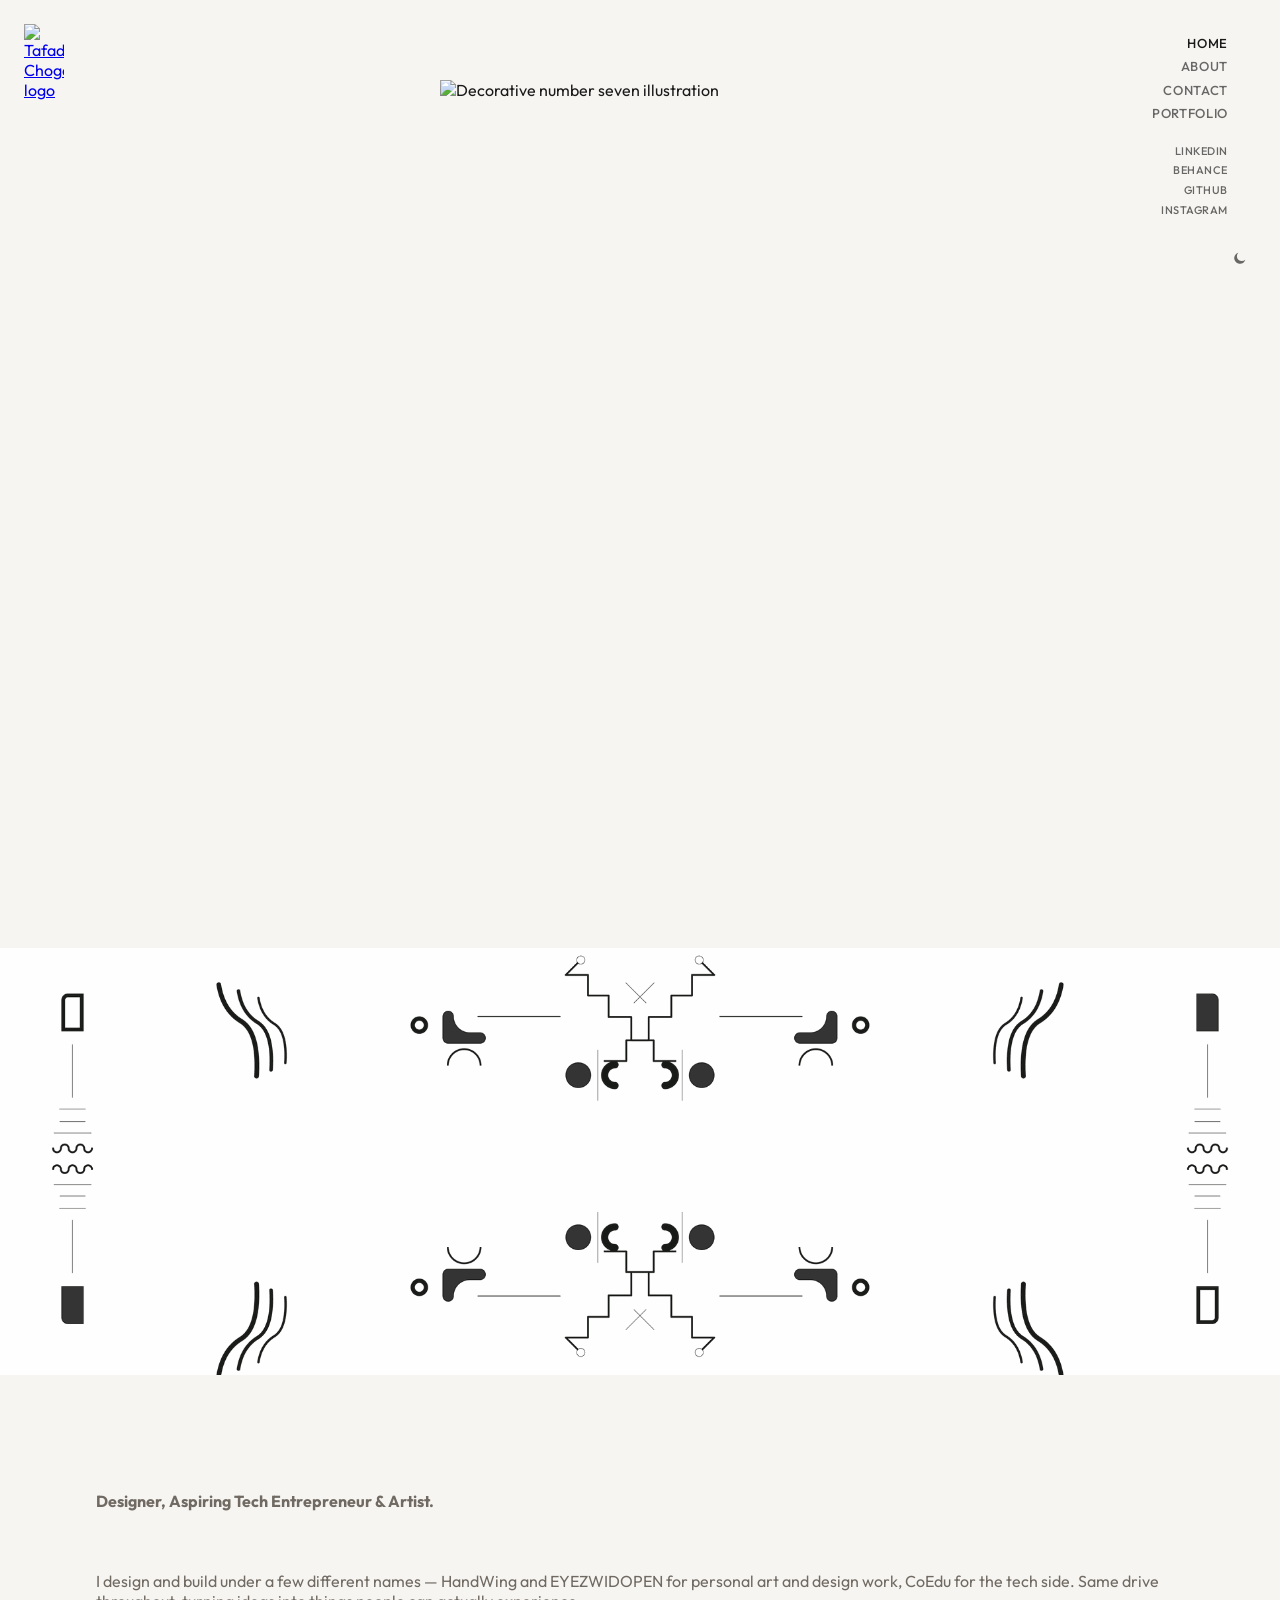
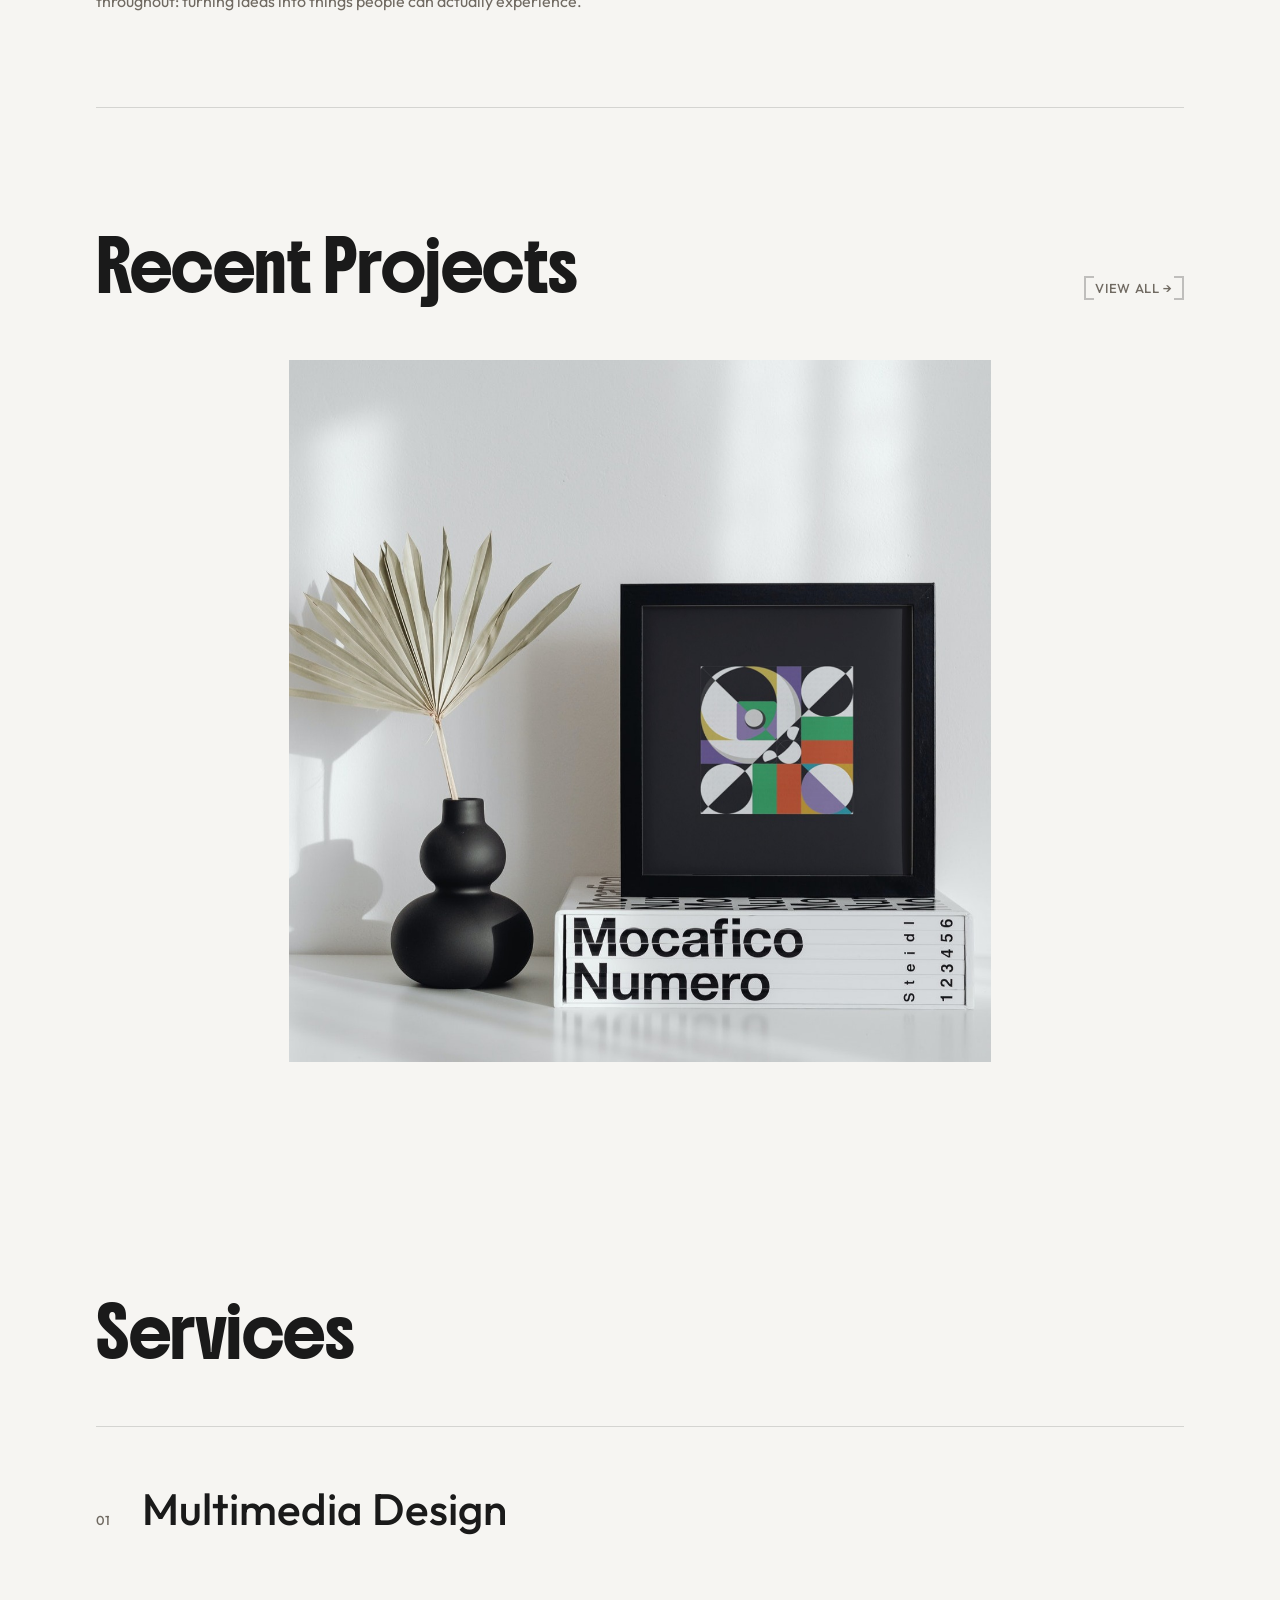
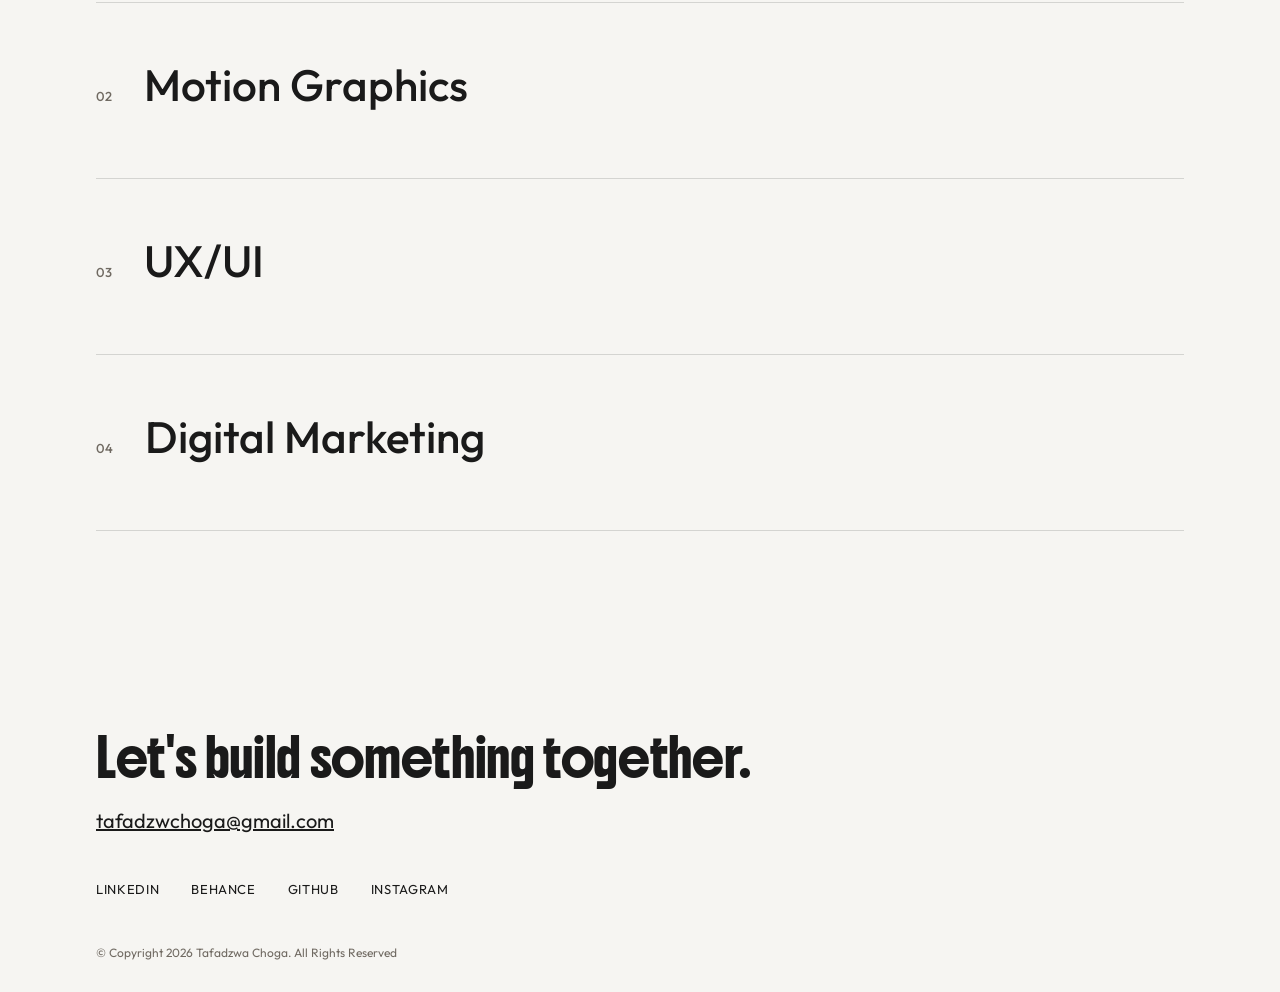
==== index.html @ 3bf2d857 "Dock the Contact page radio widget so it survives navigation Previously the live radio stream stoppe" ====
<!DOCTYPE html>
<html lang="en">
<head>
    <script>
    (function () {
      var stored = localStorage.getItem('theme');
      var theme = stored || (matchMedia('(prefers-color-scheme: dark)').matches ? 'dark' : 'light');
      document.documentElement.setAttribute('data-theme', theme);
    })();
    </script>
    <meta charset="utf-8">
    <meta name="viewport" content="width=device-width, initial-scale=1.0">
    <title>Tafadzwa Choga — Designer, Artist & Aspiring Tech Entrepreneur</title>
    <meta name="description" content="Portfolio of Tafadzwa Choga, a multimedia designer and artist working across branding, UX/UI, motion graphics, and print design.">
    <link rel="canonical" href="https://tafadzwaelphas.github.io/Tafadzwa-Elphas/">
    <meta property="og:type" content="website">
    <meta property="og:url" content="https://tafadzwaelphas.github.io/Tafadzwa-Elphas/">
    <meta property="og:title" content="Tafadzwa Choga — Designer, Artist & Aspiring Tech Entrepreneur">
    <meta property="og:description" content="Portfolio of Tafadzwa Choga, a multimedia designer and artist working across branding, UX/UI, motion graphics, and print design.">
    <meta property="og:image" content="https://tafadzwaelphas.github.io/Tafadzwa-Elphas/Images/HW%20Pattern.png">
    <meta name="twitter:card" content="summary_large_image">
    <meta name="twitter:title" content="Tafadzwa Choga — Designer, Artist & Aspiring Tech Entrepreneur">
    <meta name="twitter:description" content="Portfolio of Tafadzwa Choga, a multimedia designer and artist working across branding, UX/UI, motion graphics, and print design.">
    <meta name="twitter:image" content="https://tafadzwaelphas.github.io/Tafadzwa-Elphas/Images/HW%20Pattern.png">
    <link rel="icon" href="Images/Tafadzwa-Choga-LOGO.png">
    <link rel="stylesheet" href="Stylez.css?v=45" type="text/css" media="all">
    <link rel="stylesheet" href="Responsive.css?v=16">
    <link rel="preconnect" href="https://fonts.googleapis.com">
    <link rel="preconnect" href="https://fonts.gstatic.com" crossorigin>
    <link rel="preconnect" href="https://cdnjs.cloudflare.com" crossorigin>
    <link rel="preconnect" href="https://cdn.jsdelivr.net" crossorigin>
    <link href="https://fonts.googleapis.com/css2?family=Outfit:wght@100..900&family=Boldonse&display=swap" rel="stylesheet">
    <script src="https://cdnjs.cloudflare.com/ajax/libs/gsap/3.12.5/gsap.min.js" defer></script>
    <script src="https://cdnjs.cloudflare.com/ajax/libs/gsap/3.12.5/ScrollTrigger.min.js" defer></script>
    <script src="https://cdn.jsdelivr.net/npm/lenis@1.1.18/dist/lenis.min.js" defer></script>
    <script src="Reveal.js?v=3" defer></script>
    <script src="Lenis.js?v=2" defer></script>
    <script src="Menu.js?v=7" defer></script>
    <script src="Theme.js?v=1" defer></script>
    <script src="Slider.js?v=2" defer></script>
    <script src="Radio.js?v=2" defer></script>
</head>
      <body>
        <a href="./index.html" class="site-logo">
          <img src="Images/Tafadzwa-Choga-LOGO.png" alt="Tafadzwa Choga logo">
        </a>
        <div class="site-menu">
          <button class="site-menu-toggle" aria-label="Toggle menu" aria-expanded="false">
            <img src="Images/Number 7.png" alt="">
          </button>
          <nav class="site-nav">
            <ul>
              <li><a href="index.html">Home</a></li>
              <li><a href="About.html">About</a></li>
              <li><a href="Contact.html">Contact</a></li>
              <li><a href="Portfolio.html">Portfolio</a></li>            </ul>
          </nav>
          <ul class="site-nav-socials">
            <li><a href="https://www.linkedin.com/in/tafadzwa-choga-b62993195/">LinkedIn</a></li>
            <li><a href="https://www.behance.net/tafadzwachoga">Behance</a></li>
            <li><a href="https://github.com/tafadzwachoga">GitHub</a></li>
            <li><a href="https://www.instagram.com/handwing_/">Instagram</a></li>
            <li class="theme-toggle-item">
              <button class="theme-toggle" aria-label="Toggle dark mode">
                <svg class="icon-sun" width="16" height="16" viewBox="0 0 24 24" fill="none" stroke="currentColor" stroke-width="1.8" stroke-linecap="round" aria-hidden="true">
                  <circle cx="12" cy="12" r="4.5"></circle>
                  <path d="M12 2v3M12 19v3M4.2 4.2l2.1 2.1M17.7 17.7l2.1 2.1M2 12h3M19 12h3M4.2 19.8l2.1-2.1M17.7 6.3l2.1-2.1"></path>
                </svg>
                <svg class="icon-moon" width="16" height="16" viewBox="0 0 24 24" fill="currentColor" aria-hidden="true">
                  <path d="M20 14.5A8.5 8.5 0 1 1 9.5 4a7 7 0 1 0 10.5 10.5Z"></path>
                </svg>
              </button>
            </li>
          </ul>
        </div>
          <div class="home-hero-text">

                  <div class="home-image">
                    <img src="Images/Number 7.png" alt="Decorative number seven illustration">
                  </div>

          </div>

        <h1 class="name-reveal">
          <span class="name-reveal-line">TAFADZWA</span>
          <span class="name-reveal-line">CHOGA</span>
        </h1>

                      <div class="banner reveal">
                          <img src="Images/HW Pattern.png" alt="HandWing Pattern" width="100%">
                      </div>

                        <br>

        <div class="about-home">
         <div class="about-home-text reveal">
              <p><b>Designer, Aspiring Tech Entrepreneur & Artist.</b><br>
                <br>
                <br>
                <br>
                I design and build under a few different names — HandWing and EYEZWIDOPEN for personal art and design work, CoEdu for the tech side. Same drive throughout: turning ideas into things people can actually experience.
              </p>
         </div>
        </div>

                      <hr class="section-divider">

                      <!-- client-logos hidden until updated logos are provided -->
                      <div class="container" style="display: none;">
                        <div id="client-logos" class="reveal">
                            <img class="logo" src="Images/HW ICON Profile.jpg" alt="HandWing logo">
                            <img class="logo" src="Images/FRGHN LGO.png" alt="FRGHN Music logo">
                            <img class="logo" src="Images/OFCLDLLOGO.png" alt="Design Lotus logo">
                        </div>
                    </div>

                      <section class="recent-projects reveal">
                        <div class="section-heading">
                          <h2>Recent Projects</h2>
                          <a href="Portfolio.html" class="section-heading-link link-hud">View all &rarr;</a>
                        </div>
                        <div class="project-slider">
                          <div class="project-slider-track">
                            <a class="project-slide" href="Portfolio.html#handwing">
                              <img src="Images/HW BIRDZ OF THE SAME BALANCE REACH FURTHER I.jpg" alt="HandWing artwork" loading="lazy">
                            </a>
                            <a class="project-slide" href="Portfolio.html#eyezwidopen">
                              <img src="Images/Birth Of The Sun.png" alt="EYEZWIDOPEN artwork, 'Birth Of The Sun'" loading="lazy">
                            </a>
                            <a class="project-slide" href="Portfolio.html#fakugesi">
                              <img src="Images/Fakugesi Poster 2023_2_page-0001.jpg" alt="Fakugesi Poster Competition 2023 entry" loading="lazy">
                            </a>
                            <a class="project-slide" href="Portfolio.html#frghn">
                              <img src="Images/MADUBEFNLCVR.jpg" alt="FRGHN Music cover art" loading="lazy">
                            </a>
                            <a class="project-slide" href="Portfolio.html#coedu">
                              <img src="Images/CoEdu Cover.png" alt="CoEdu cover artwork" loading="lazy">
                            </a>
                          </div>
                          <div class="project-slider-counter">01 / 05</div>
                          <div class="project-slider-nav">
                            <button class="project-slider-prev" aria-label="Previous project">&larr;</button>
                            <button class="project-slider-next" aria-label="Next project">&rarr;</button>
                          </div>
                        </div>
                      </section>

                      <section class="services reveal">
                        <div class="section-heading">
                          <h2>Services</h2>
                        </div>
                        <ul class="services-list">
                          <li><span class="services-index">01</span><span class="services-name">Multimedia Design</span></li>
                          <li><span class="services-index">02</span><span class="services-name">Motion Graphics</span></li>
                          <li><span class="services-index">03</span><span class="services-name">UX/UI</span></li>
                          <li><span class="services-index">04</span><span class="services-name">Digital Marketing</span></li>
                        </ul>
                      </section>

                      <footer class="site-footer reveal">
          <div class="site-footer-cta">
            <p>Let's build something together.</p>
            <a href="mailto:tafadzwchoga@gmail.com">tafadzwchoga@gmail.com</a>
          </div>
          <div class="site-footer-links">
            <a href="https://www.linkedin.com/in/tafadzwa-choga-b62993195/">LinkedIn</a>
            <a href="https://www.behance.net/tafadzwachoga">Behance</a>
            <a href="https://github.com/tafadzwachoga">GitHub</a>
            <a href="https://www.instagram.com/handwing_/">Instagram</a>
          </div>
          <div class="site-footer-bottom">
            <p>&copy; Copyright 2026 Tafadzwa Choga. All Rights Reserved</p>
          </div>
        </footer>

    <div class="radio-dock" id="radio-dock-wrap" hidden>
      <div class="tool-radio" id="radio-dock" role="button" tabindex="0" aria-label="Live ambient radio, Groove Salad from SomaFM">
        <svg xmlns="http://www.w3.org/2000/svg" width="600" height="600" viewBox="0 0 600 600" aria-hidden="true">
          <circle class="circle" cx="300" cy="300" r="253.9"/>
          <polygon class="radio-icon-play" points="245,185 245,415 425,300"/>
          <g class="radio-icon-pause">
            <rect x="232" y="185" width="50" height="230" rx="10"/>
            <rect x="318" y="185" width="50" height="230" rx="10"/>
          </g>
        </svg>
      </div>
      <span class="radio-dock-label" id="radio-dock-label">Live ambient radio &middot; SomaFM</span>
    </div>

        </body>
</html>
---- Stylez.css ----
:root {
  --space-2xs: 0.5rem;
  --space-xs: 1rem;
  --space-sm: 2rem;
  --space-md: 3rem;
  --space-lg: 5rem;
  --space-xl: 7rem;
  --space-page: 6rem;

  /* Color */
  --color-accent: rgb(0, 255, 213);
  --color-ink: #1a1a1a;
  --color-page: #f6f5f2;
  --color-muted: rgb(112, 106, 98);
  --color-muted-inverted: rgb(140, 136, 130);
  /* .65, not .55 -- .55 measured ~3.8:1 against --color-page, under WCAG
     AA's 4.5:1 for normal text. .65 measures ~5.2:1. Kept the token name
     as-is rather than renaming every usage for a cosmetic mismatch. */
  --color-ink-55: rgba(26, 26, 26, 0.65);
  --color-ink-25: rgba(26, 26, 26, 0.25);
  --color-ink-15: rgba(26, 26, 26, 0.15);
  --color-ink-12: rgba(26, 26, 26, 0.12);
  --color-page-97: rgba(246, 245, 242, 0.97);

  /* Type */
  --font-display: 'Boldonse', sans-serif;
  --font-body: 'Outfit', sans-serif;
  --text-display: clamp(60px, 14vw, 220px);
  --text-h1: 100px;
  --text-h1-mobile: 48px;
  --text-h2: clamp(1.75rem, 4vw, 3rem);
  --text-project-title: 32px;
  --text-readout: 64px;
  --text-cta: clamp(22px, 3vw, 36px);
  --text-services: clamp(1.5rem, 4vw, 2.75rem);
  --text-body: 20px;
  --text-body-lg: 18px;
  --text-body-sm: 16px;
  --text-label-sm: 13px;
  --text-caption: 12px;
  --text-caption-sm: 11px;

  /* Radius */
  --radius-pill: 999px;
  --radius-circle: 50%;
  --radius-card: 12px;

  /* Glass panel recipe (nav-scrolled, slider counter, slider nav buttons) */
  --glass-bg: rgba(246, 245, 242, 0.55);
  --glass-blur: blur(14px);
  --shadow-glass: 0 4px 24px rgba(0, 0, 0, 0.08);
  --shadow-card: 0 8px 30px rgba(0, 0, 0, 0.12);

  /* Motion */
  --transition-fast: 0.2s ease;
  --transition-hud: 0.25s ease;
  --transition-fade: 0.3s ease;
  --transition-slow: 0.7s cubic-bezier(0.4, 0, 0.2, 1);
}

/* Dark theme -- overrides the color tokens only. Everything else (type,
   spacing, radius, glass blur/shadow, motion, accent) is unchanged and
   already reads fine on both backgrounds. --color-muted and
   --color-muted-inverted swap values here, which is also what makes the
   footer's existing .inverted mechanism (see "# Footer" below) keep working
   correctly with no dark-mode-specific footer code: its "resting" state is
   naturally dark in this theme, and its "inverted/docked" state naturally
   flips to light, preserving the same contrast-pop in both themes. */
:root[data-theme="dark"] {
  --color-ink: #f2f1ee;
  --color-page: #141311;
  --color-muted: rgb(140, 136, 130);
  --color-muted-inverted: rgb(112, 106, 98);
  --color-ink-55: rgba(242, 241, 238, 0.55);
  --color-ink-25: rgba(242, 241, 238, 0.25);
  --color-ink-15: rgba(242, 241, 238, 0.15);
  --color-ink-12: rgba(242, 241, 238, 0.12);
  --color-page-97: rgba(20, 19, 17, 0.97);
  --glass-bg: rgba(20, 19, 17, 0.55);
}

/* These three assets are black line art on transparent PNGs (the site logo,
   the homepage hero illustration reused as the mobile menu icon, and the
   homepage banner pattern) -- they'd go invisible on a dark background.
   Inverting turns black -> near-white while keeping their transparency.
   Deliberately NOT applied to portfolio project imagery or the About/Contact
   photos/illustrations, which are finished creative work, not UI chrome. */
:root[data-theme="dark"] .site-logo img,
:root[data-theme="dark"] .home-image img,
:root[data-theme="dark"] .site-menu-toggle img,
:root[data-theme="dark"] .banner img {
  filter: invert(1);
}

body {
  transition: background-color var(--transition-slow), color var(--transition-slow);
}

* {
  margin: 0;
  padding: 0;
  font-family: var(--font-body);
  box-sizing: border-box;
  /* border: 1px solid red; */
}

body {
  background-color: var(--color-page);
  color: var(--color-ink);
  position: relative;
}

h1,
.name-reveal-line,
.project-header-title,
.site-footer-cta p {
  font-family: var(--font-display);
  font-weight: 400;
  letter-spacing: -0.01em;
}


/* Shared "glass panel" recipe -- reused by the scrolled nav pill, the
   project-slider counter, and the slider's prev/next buttons. Defined once
   here via grouped selectors instead of copy-pasting the same 4 declarations
   into each rule. */
.site-menu.scrolled,
.project-slider-counter,
.project-slider-nav button {
  background-color: var(--glass-bg);
  backdrop-filter: var(--glass-blur);
  -webkit-backdrop-filter: var(--glass-blur);
  box-shadow: var(--shadow-glass);
}

/* Navigation */

.site-menu {
  position: fixed;
  top: 1.5rem;
  right: 1.5rem;
  z-index: 1000;
  display: flex;
  flex-direction: column;
  align-items: flex-end;
  gap: var(--space-2xs);
  padding: var(--space-2xs);
  border-radius: var(--radius-pill);
  background-color: transparent;
  box-shadow: none;
}

.site-menu.scrolled {
  flex-direction: row;
  align-items: center;
  gap: var(--space-md);
  padding: var(--space-2xs) var(--space-sm);
}

.site-logo {
  position: fixed;
  top: 1.5rem;
  left: 1.5rem;
  z-index: 1000;
  transition: top var(--transition-fast);
}

/* The logo mark's source image is tall (595x842), so at any given width it
   renders taller than the scrolled nav's glass pill. Top-aligning both at
   the same offset leaves the logo sitting visibly low against the pill --
   nudge it up by the measured height difference so their centers match. */
.site-logo.scrolled {
  top: calc(1.5rem - 8.6px);
}

.site-menu-toggle {
  display: none;
}

.site-logo img {
  width: 40px;
  display: block;
  transition: width var(--transition-fast);
}

.site-nav ul,
.site-nav-socials {
  list-style: none;
  display: flex;
  flex-direction: column;
  align-items: flex-end;
}

.site-menu.scrolled .site-nav ul,
.site-menu.scrolled .site-nav-socials {
  flex-direction: row;
  align-items: center;
  gap: var(--space-sm);
}

.site-nav li,
.site-nav-socials li {
  display: block;
  line-height: normal;
}

.site-nav a,
.site-nav-socials a {
  position: relative;
  display: block;
  padding: 0 20px;
  font-size: var(--text-label-sm);
  font-weight: 500;
  color: var(--color-ink-55);
  text-decoration: none;
  text-transform: uppercase;
  letter-spacing: 0.05em;
  line-height: 1.8;
  text-align: right;
  white-space: nowrap;
  transition: color var(--transition-fast), transform var(--transition-fast);
}

.site-nav a::after,
.site-nav-socials a::after {
  content: "";
  position: absolute;
  left: 0;
  right: 0;
  bottom: 0.2em;
  height: 1px;
  background-color: var(--color-accent);
  transform: scaleX(0);
  transform-origin: left;
  transition: transform var(--transition-fast);
}

.site-nav a:hover,
.site-nav a.active {
  color: var(--color-ink);
}

.site-nav a:hover {
  transform: scale(1.06);
}

.site-nav a:hover::after {
  transform: scaleX(1);
}

.site-nav-socials {
  margin-top: var(--space-2xs);
}

.site-menu.scrolled .site-nav-socials {
  margin-top: 0;
  padding-left: var(--space-xs);
  border-left: 2px solid var(--color-ink-15);
}

.site-nav-socials a {
  font-size: var(--text-caption-sm);
}

.site-nav-socials a:hover {
  color: var(--color-ink);
  transform: scale(1.06);
}

.site-nav-socials a:hover::after {
  transform: scaleX(1);
}

.site-nav-socials li.theme-toggle-item {
  display: flex;
  justify-content: flex-end;
  align-items: center;
  margin-top: var(--space-sm);
}

.site-menu.scrolled:not(.menu-open) .site-nav-socials li.theme-toggle-item {
  justify-content: center;
  margin-top: 0;
}

.theme-toggle {
  display: inline-flex;
  align-items: center;
  justify-content: center;
  background: none;
  border: none;
  /* Right-edge-preserving hit area: the vertical nav stack right-aligns
     this button against the same edge the text above it right-aligns to.
     Symmetric padding would center the icon inside its own larger box,
     insetting it from that shared edge. Expanding only left/top/bottom
     keeps the icon's visual right edge exactly where it was. */
  padding: 10px 0 10px 24px;
  margin: -10px 0 -10px -24px;
  cursor: pointer;
  color: var(--color-ink-55);
  transition: color var(--transition-fast), transform var(--transition-fast);
}

.site-menu.scrolled:not(.menu-open) .site-nav-socials .theme-toggle {
  /* Scrolled horizontal pill only (desktop) -- a row layout, not
     right-aligned against shared text, so symmetric padding is correct
     here. Excludes .menu-open: the mobile dropdown also carries
     .scrolled, but it's a vertical stack like the at-rest state, not
     a row, so it needs the right-edge-preserving padding above instead. */
  padding: 14px;
  margin: -14px;
}

.theme-toggle svg {
  /* Optical, not geometric, alignment: the icon's own bounding box already
     centers exactly against the nav text's box, but all-caps text with no
     descenders sits higher within its generous line-height than the box's
     true center, so a geometrically-centered icon reads as sitting low
     next to it. Nudged up to match by eye. */
  transform: translateY(-3px);
}

.theme-toggle:hover {
  color: var(--color-ink);
  transform: scale(1.06);
}

.theme-toggle .icon-sun {
  display: none;
}

:root[data-theme="dark"] .theme-toggle .icon-sun {
  display: block;
}

:root[data-theme="dark"] .theme-toggle .icon-moon {
  display: none;
}


h1 {
  font-size: var(--text-h1);
  font-weight: 400;
  padding-bottom: var(--space-xl);
  /* margin-left: 110px;
  line-height: 300px; */
}

/* Home */

.banner {
  position: relative;
  overflow: hidden;
  aspect-ratio: 3 / 1;
}

.banner img {
  position: absolute;
  top: -12%;
  left: 0;
  width: 100%;
  height: 124%;
  object-fit: cover;
  display: block;
}

.home-hero-text{
  padding-top: var(--space-lg);
  /* border-bottom: 2px color black; */
}


.home-hero-text img{
  width: 400px;
  height: 400px;
  object-fit: contain;
  display: block;
  margin-inline: auto;
}


.home-image img {
  display: block;
}


.name-reveal {
  margin: 0;
  padding: 4rem var(--space-sm);
  overflow: hidden;
}

.name-reveal-line {
  display: block;
  font-weight: 400;
  font-size: var(--text-display);
  line-height: 0.95;
  letter-spacing: 0.02em;
  margin: 0;
  opacity: 0;
  transform: translateY(40px);
}


.about-home{
  /* display: grid; */
  grid-template-columns: repeat(2, 1fr);
  justify-content: center;
  align-items: start;
  /* background-color: #000; */
  /* border: 1px color red; */
  
}


.about-home-text{
  padding-left: var(--space-page);
  padding-bottom: var(--space-page);
  padding-right: var(--space-page);
  padding-top: var(--space-page);
}

.about-home-text p {
  font-size: var(--text-body-sm);
}


ul {
  font-style: normal;
  margin-left: 0px;
}


ul li {
  list-style: none;
  display: inline-block;
  float: none;
  line-height: 100px;
}


p {
  font-size: var(--text-body);
  font-style: normal;
  /* background-color: rgba(255, 255, 255, 0); */
  text-align: left;
  text-transform: none;
  /* margin-left: 110px; */
  color: var(--color-muted);
  /* text-decoration: underline; */
}

p a:hover {
  list-style: upper-alpha;
  text-decoration: underline;
}


#client-logos {
  display: flex;
  flex-wrap: wrap;
  justify-content: space-evenly;
  align-items: center;
  width: 100%;
  padding: var(--space-md) 0;
}

#client-logos .logo {
  height: 60px;
  width: auto;
  object-fit: contain;
}



/* Contact */

.contact-content{
display: flex;
margin-inline: auto;
padding-left: var(--space-lg);
padding-top: var(--space-page);
padding-bottom: var(--space-page);
}

.contact-content h1{
  padding-bottom: var(--space-md);
}

.contact-content img{
  width: 400px;
  height: 400px;
  object-fit: contain;
  /* display: block; */
} 

/* .contact-image{
  display: block;
  width: 100%;
} */

.contact-content .contact-image{
  margin-inline: auto;
}


.contact-content {
  display: flex;
  justify-content: space-between;
}

.contact-content > div {
  width: 50%; /* Adjust the width as needed */
}

.contact-image {
  text-align: center; /* Center the image within its column */
}

.contact-tools {
  display: flex;
  flex-wrap: wrap;
  gap: var(--space-xl);
  padding: var(--space-page) var(--space-page) var(--space-xl);
}

.tool-item {
  display: flex;
  flex-direction: column;
  align-items: center;
  gap: var(--space-sm);
  text-align: center;
}

.local-time-clock,
.tool-compass,
.tool-sundial,
.tool-radio {
  width: 144px;
  height: 144px;
  flex-shrink: 0;
}

.local-time-clock svg,
.tool-compass svg,
.tool-sundial svg,
.tool-radio svg {
  width: 100%;
  height: 100%;
  display: block;
}

.local-time-clock .circle,
.local-time-clock .mid-circle,
.local-time-clock .hour-marks,
.local-time-clock .hour-arm,
.local-time-clock .minute-arm,
.local-time-clock .second-arm,
.tool-compass .circle,
.tool-compass .mid-circle,
.tool-compass .hour-marks {
  transition: fill var(--transition-fast), stroke var(--transition-fast);
}

.local-time-clock:hover .circle,
.tool-compass:hover .circle {
  fill: var(--color-accent);
  stroke: var(--color-ink);
  stroke-width: 8.33;
}

.local-time-clock:hover .mid-circle,
.tool-compass:hover .mid-circle {
  fill: var(--color-ink);
}

.local-time-clock:hover .hour-marks,
.local-time-clock:hover .hour-arm,
.local-time-clock:hover .minute-arm,
.local-time-clock:hover .second-arm,
.tool-compass:hover .hour-marks {
  stroke: var(--color-ink);
}

.tool-compass {
  cursor: pointer;
}

#compass-needle {
  transform-origin: 300px 300px;
  transition: transform 0.3s ease-out;
}

.compass-needle-north {
  fill: var(--color-page);
  transition: fill var(--transition-fast);
}

.compass-needle-south {
  fill: var(--color-muted);
  transition: fill var(--transition-fast);
}

.tool-compass.is-live .compass-needle-north {
  fill: var(--color-accent);
}

.tool-compass:hover .compass-needle-north,
.tool-compass:hover .compass-needle-south {
  fill: var(--color-ink);
}

.sundial-arc {
  fill: none;
  stroke: var(--color-ink-25);
  stroke-width: 6;
  transition: stroke var(--transition-fast);
}

.sundial-horizon {
  stroke: var(--color-ink-15);
  stroke-width: 6;
}

.sundial-sun {
  fill: var(--color-accent);
  transition: opacity var(--transition-fast), cy var(--transition-slow), cx var(--transition-slow);
}

.tool-sundial.is-night .sundial-arc {
  stroke: var(--color-ink-12);
}

.tool-sundial.is-night .sundial-sun {
  opacity: 0;
}

.tool-radio {
  cursor: pointer;
  position: relative;
}

.tool-radio::after {
  content: "";
  position: absolute;
  inset: 0;
  border-radius: var(--radius-circle);
  border: 2px solid var(--color-accent);
  opacity: 0;
  pointer-events: none;
}

.tool-radio.is-playing::after {
  animation: radio-on-air 1.8s ease-out infinite;
}

@keyframes radio-on-air {
  0% {
    transform: scale(1);
    opacity: 0.7;
  }
  100% {
    transform: scale(1.35);
    opacity: 0;
  }
}

.radio-icon-play,
.radio-icon-pause rect {
  fill: var(--color-page);
  transition: fill var(--transition-fast);
}

.radio-icon-pause {
  display: none;
}

.tool-radio.is-playing .radio-icon-play {
  display: none;
}

.tool-radio.is-playing .radio-icon-pause {
  display: block;
}

.tool-radio:hover .circle,
.tool-radio.is-playing .circle {
  fill: var(--color-accent);
  stroke: var(--color-ink);
  stroke-width: 8.33;
}

.tool-radio:hover .radio-icon-play,
.tool-radio:hover .radio-icon-pause rect,
.tool-radio.is-playing .radio-icon-play,
.tool-radio.is-playing .radio-icon-pause rect {
  fill: var(--color-ink);
}

/* Docked mini radio player -- hidden until the visitor presses play on the
   Contact page widget above. Once playing, it follows them to every other
   page (see Radio.js) so navigating away doesn't silently kill the stream;
   pressing it again pauses and hides it. Reuses .tool-radio's icon/pulse
   styling at a smaller size rather than duplicating it. */
.radio-dock {
  position: fixed;
  left: var(--space-sm);
  bottom: var(--space-sm);
  z-index: 999;
  display: flex;
  align-items: center;
  gap: var(--space-2xs);
  padding: var(--space-2xs) var(--space-sm) var(--space-2xs) var(--space-2xs);
  border-radius: var(--radius-pill);
  background-color: var(--glass-bg);
  backdrop-filter: var(--glass-blur);
  -webkit-backdrop-filter: var(--glass-blur);
  box-shadow: var(--shadow-glass);
  opacity: 0;
  transform: translateY(12px);
  transition: opacity var(--transition-fade), transform var(--transition-fade);
  pointer-events: none;
}

.radio-dock.is-visible {
  opacity: 1;
  transform: translateY(0);
  pointer-events: auto;
}

.radio-dock .tool-radio {
  width: 48px;
  height: 48px;
}

.radio-dock-label {
  font-size: var(--text-label-sm);
  font-weight: 500;
  color: var(--color-ink);
  white-space: nowrap;
}

.tool-localtime-readout {
  display: flex;
  align-items: center;
  justify-content: center;
  height: 144px;
  font-weight: 700;
  font-size: var(--text-readout);
  letter-spacing: -0.01em;
  color: var(--color-ink);
  line-height: 1;
  transition: color var(--transition-fast);
}

.tool-item:hover .tool-localtime-readout {
  color: var(--color-accent);
}

.local-time-label {
  font-size: var(--text-label-sm);
  font-weight: 500;
  letter-spacing: 0.05em;
  text-transform: uppercase;
  color: var(--color-muted);
}




/* Portfolio */

.portfolio-page p{
  display: flex;
  justify-content: center;
  /* align-items: start; */
  padding-top: var(--space-xl);
  padding-bottom: var(--space-md);
}

.portfolio-text{
  padding-left: var(--space-page);
  padding-top: var(--space-lg);
}

.project-spotlight {
  display: grid;
  grid-template-columns: repeat(2, 1fr);
  justify-content: center;
  align-items: center;
  padding: var(--space-xl) 0;
}

.project-spotlight-text {
  padding-left: var(--space-page);
}

.project-spotlight-text h2 {
  font-family: var(--font-display);
  font-weight: 400;
  letter-spacing: -0.01em;
  font-size: var(--text-h2);
  margin: var(--space-sm) 0;
}

.project-spotlight-text p {
  font-size: var(--text-body-sm);
  max-width: 480px;
}

.project-spotlight-text .section-heading-link {
  display: inline-block;
  margin-top: var(--space-sm);
}

.project-spotlight-image {
  width: 400px;
  height: 400px;
  overflow: hidden;
  margin-inline: auto;
}

.project-spotlight-image img {
  display: block;
}

/* Placeholder state (no project chosen yet) -- kept for reuse on future
   spotlights before their real image/copy is ready. */
.project-spotlight-image.is-placeholder {
  display: flex;
  flex-direction: column;
  align-items: center;
  justify-content: center;
  gap: var(--space-sm);
  border: 2px dashed var(--color-ink-15);
  border-radius: var(--radius-card);
  color: var(--color-ink-25);
}

.project-header {
  display: flex;
  flex-wrap: wrap;
  align-items: baseline;
  gap: var(--space-sm);
  padding: var(--space-lg) var(--space-page) var(--space-xs);
}

.project-header-title {
  font-size: var(--text-project-title);
  font-weight: 400;
  padding: 0;
}

.project-header-title a {
  position: relative;
  font-family: inherit;
  color: inherit;
  text-decoration: none;
  transition: color var(--transition-fast);
}

.project-header-title a::after {
  content: "";
  position: absolute;
  left: 0;
  right: 0;
  bottom: -0.05em;
  height: 2px;
  background-color: var(--color-accent);
  transform: scaleX(0);
  transform-origin: left;
  transition: transform var(--transition-fast);
}

.project-header-title a:hover {
  color: var(--color-accent);
}

.project-header-title a:hover::after {
  transform: scaleX(1);
}

.project-header-year,
.project-header-tags {
  font-size: var(--text-label-sm);
  color: var(--color-muted);
  line-height: 1.6;
}

.project-header-description {
  padding: 0 var(--space-page) var(--space-sm);
  max-width: 700px;
  font-size: var(--text-body-sm);
  color: var(--color-muted);
}

.project-slider {
  position: relative;
}

.project-slider-track {
  display: flex;
  overflow-x: auto;
  scroll-snap-type: x mandatory;
  scrollbar-width: none;
}

.project-slider-track::-webkit-scrollbar {
  display: none;
}

.project-slide {
  position: relative;
  display: block;
  flex: 0 0 100%;
  scroll-snap-align: start;
  height: 78vh;
  min-height: 380px;
  background-color: var(--color-page);
  color: inherit;
  text-decoration: none;
}

.project-slide img,
.project-slide video {
  width: 100%;
  height: 100%;
  object-fit: contain;
  display: block;
}

.project-slider-counter {
  position: absolute;
  top: var(--space-sm);
  left: var(--space-page);
  z-index: 2;
  font-size: var(--text-caption);
  font-weight: 500;
  letter-spacing: 0.08em;
  color: var(--color-ink-55);
  padding: var(--space-2xs) var(--space-xs);
  border-radius: var(--radius-pill);
  opacity: 0;
  transition: opacity var(--transition-fade);
}

.project-slider-nav {
  position: absolute;
  bottom: var(--space-md);
  right: var(--space-page);
  z-index: 2;
  display: flex;
  gap: var(--space-2xs);
  opacity: 0;
  transition: opacity var(--transition-fade);
}

.project-slider:hover .project-slider-counter,
.project-slider:hover .project-slider-nav {
  opacity: 1;
}

.project-slider-nav button {
  width: 44px;
  height: 44px;
  border-radius: var(--radius-circle);
  border: 1px solid var(--color-ink-15);
  color: var(--color-ink-55);
  font-size: 18px;
  line-height: 1;
  cursor: pointer;
  transition: background-color var(--transition-fast), border-color var(--transition-fast), color var(--transition-fast);
}

.project-slider-nav button:hover {
  background-color: var(--color-accent);
  border-color: var(--color-accent);
  color: var(--color-ink);
}

.section-heading {
  display: flex;
  flex-wrap: wrap;
  align-items: baseline;
  justify-content: space-between;
  gap: var(--space-sm);
  padding: 0 var(--space-page);
  margin-bottom: var(--space-md);
}

.section-heading h2 {
  font-family: var(--font-display);
  font-weight: 400;
  letter-spacing: -0.01em;
  font-size: var(--text-h2);
}

.section-heading-link {
  font-size: var(--text-label-sm);
  font-weight: 500;
  letter-spacing: 0.05em;
  text-transform: uppercase;
  color: var(--color-muted);
  text-decoration: none;
}

.section-heading-link:hover {
  color: var(--color-accent);
}

/* Reusable "HUD" link/button style: bracket corners that widen and pick up
   the accent color on hover. Ties into the site's existing 2px-border and
   uppercase-tracked-label language rather than introducing a new visual
   idiom. Layer onto any link/button alongside its base class. */
.link-hud {
  position: relative;
  display: inline-flex;
  align-items: center;
  padding: 0.3em 0.85em;
  transition: color var(--transition-hud);
}

.link-hud::before,
.link-hud::after {
  content: "";
  position: absolute;
  top: 0;
  bottom: 0;
  width: 8px;
  border: 2px solid var(--color-ink-25);
  transition: all var(--transition-hud);
}

.link-hud::before {
  left: 0;
  border-right: none;
}

.link-hud::after {
  right: 0;
  border-left: none;
}

.link-hud:hover::before {
  left: -5px;
  border-color: var(--color-accent);
}

.link-hud:hover::after {
  right: -5px;
  border-color: var(--color-accent);
}

.section-divider {
  border: none;
  border-top: 1px solid var(--color-ink-15);
  margin: 0 var(--space-page);
}

.recent-projects {
  padding-top: var(--space-xl);
  padding-bottom: var(--space-xl);
}

.services {
  padding: var(--space-xl) 0;
}

.services-list {
  list-style: none;
  padding: 0 var(--space-page);
}

.services-list li {
  display: flex;
  align-items: baseline;
  gap: var(--space-sm);
  padding: var(--space-sm) 0;
  border-top: 1px solid var(--color-ink-15);
  font-size: var(--text-services);
  font-weight: 500;
}

.services-list li:last-child {
  border-bottom: 1px solid var(--color-ink-15);
}

.services-index {
  font-size: var(--text-label-sm);
  font-weight: 500;
  color: var(--color-muted);
}

.services-name {
  transition: color var(--transition-fast);
}

.services-list li:hover .services-name {
  color: var(--color-accent);
}

.project-header-link {
  padding: 0 var(--space-page) var(--space-md);
}

.handwing-project-grid{
  padding-bottom: var(--space-lg);
  padding-top: var(--space-sm);
}

.case-study-workflow {
  display: grid;
  grid-template-columns: repeat(3, 1fr);
  gap: var(--space-md);
  padding: var(--space-lg) var(--space-page);
  border-top: 1px solid var(--color-ink-15);
  border-bottom: 1px solid var(--color-ink-15);
}

.case-study-workflow-col h2 {
  font-family: var(--font-display);
  font-weight: 400;
  letter-spacing: -0.01em;
  font-size: var(--text-project-title);
  margin-top: var(--space-2xs);
}

.case-study-workflow.is-two-col {
  grid-template-columns: repeat(2, 1fr);
}

.case-study-goals {
  padding-top: var(--space-lg);
}

.case-study-goals .local-time-label {
  display: block;
  padding: 0 var(--space-page);
  margin-bottom: var(--space-sm);
}

.case-study-listen {
  padding: var(--space-lg) var(--space-page) var(--space-md);
}

.case-study-listen .local-time-label {
  display: block;
  margin-bottom: var(--space-sm);
}

.case-study-listen-player {
  max-width: 700px;
  border-radius: var(--radius-card);
  overflow: hidden;
}

.case-study-listen-player iframe {
  display: block;
  border: none;
}

.case-study-listen-more {
  display: inline-block;
  margin-top: var(--space-sm);
}

.fakugesi-title p {
  display: flex;
  justify-content: center;
  /* align-items: start; */
  padding-top: var(--space-lg);
  padding-bottom: var(--space-lg);
}

.eyezwidopen-project-grid{
  padding-bottom: var(--space-xl);
  padding-top: var(--space-md);
}

.eyezwidopen-title {
  display: flex;
  justify-content: center;
  /* align-items: start; */
  padding-top: var(--space-xl);
  /* padding-bottom: var(--space-lg); */
}

/* Clock On Portfolio Page */

/* Layout */
/* Clock styles */
.circle {
  fill: var(--color-ink);
  stroke: var(--color-ink);
  stroke-width: 9;
  stroke-miterlimit: 10;
}

.mid-circle {
  fill: var(--color-page);
}
.hour-marks {
  fill: none;
  stroke: var(--color-page);
  stroke-width: 9;
  stroke-miterlimit: 10;
}

.hour-arm {
  fill: none;
  stroke: var(--color-page);
  stroke-width: 17;
  stroke-miterlimit: 10;
}

.minute-arm {
  fill: none;
  stroke: var(--color-page);
  stroke-width: 11;
  stroke-miterlimit: 10;
}

.second-arm {
  fill: none;
  stroke: var(--color-page);
  stroke-width: 4;
  stroke-miterlimit: 10;
}

/* Transparent box ensuring arms center properly. */
.sizing-box {
  fill: none;
}

/* Make all arms rotate around the same center point. */
/* Optional: Use transition for animation. */
#hour,
#minute,
#second {
  transform-origin: 300px 300px;
  transition: transform .5s ease-in-out;
}

/* Clock css ends */


/* About Page */

.about-content {
  /* display: flex; */
  display: grid;
  grid-template-columns: repeat(2, 1fr);
  /* flex-direction: row; */
  /* justify-content: left; */
  /* border: 1px solid red; */
  justify-content: center;
  align-items: start;
  padding-top: var(--space-lg);
  padding-bottom: var(--space-xl);
}


.about-content .about-image {
  width: 400px;
  height: 400px;
  /* height: 200px; */
  /* margin-left: 100px; */
  /* margin-top: 100px; */
  overflow: hidden;
  margin-inline: auto;
  /* margin-bottom: 100px; */
}


.about-image img {
  display: block;
}

.about-text h1 {
  padding: 0;
}

.about-content .about-text {
  /* width: 50vw; */
  /* border: 1px solid red; */
  /* width: 400px; */
  /* padding-block: var(--space-lg); */
  padding-left: var(--space-page);
}


.about-content .about-text p {
  /* margin-top: 100px; */
  font-size: var(--text-body-sm);
}


.about-overview {
  display: grid;
  grid-template-columns: repeat(6, 1fr);
  gap: var(--space-md);
  padding: var(--space-xl) var(--space-page);
}

.about-overview-col h2 {
  font-weight: 500;
  font-size: var(--text-label-sm);
  text-transform: uppercase;
  letter-spacing: 0.05em;
  color: var(--color-muted);
  margin-bottom: var(--space-sm);
}

.about-overview-col ul {
  list-style: none;
}

.about-overview-col li {
  display: block;
  line-height: normal;
  font-size: var(--text-body-lg);
  padding: var(--space-2xs) 0;
}

.about-overview-role {
  margin-bottom: var(--space-sm);
}

.about-overview-date {
  display: block;
  font-size: var(--text-label-sm);
  font-style: italic;
  color: var(--color-muted);
  margin-bottom: var(--space-2xs);
}

.about-overview-role p {
  font-size: var(--text-body-lg);
  line-height: 1.4;
}

/* # Footer */

.site-footer {
  padding: var(--space-lg) var(--space-page) var(--space-sm);
  display: flex;
  flex-direction: column;
  gap: var(--space-md);
  background-color: var(--color-page);
  transition: background-color var(--transition-slow);
}

.site-footer.inverted {
  background-color: var(--color-ink);
}

.site-footer.inverted .site-footer-cta p,
.site-footer.inverted .site-footer-cta a,
.site-footer.inverted .site-footer-links a {
  color: var(--color-page);
}

.site-footer.inverted .site-footer-links a:hover {
  color: var(--color-accent);
}

.site-footer.inverted .site-footer-bottom p {
  color: var(--color-muted-inverted);
}

.site-footer-cta p {
  font-size: var(--text-cta);
  font-weight: 400;
  color: var(--color-ink);
  margin-bottom: var(--space-xs);
  transition: color var(--transition-slow);
}

.site-footer-cta a {
  font-size: var(--text-body);
  color: var(--color-ink);
  text-decoration: underline;
  transition: color var(--transition-slow);
}

.site-footer-links {
  display: flex;
  gap: var(--space-sm);
  flex-wrap: wrap;
}

.site-footer-links a {
  font-size: var(--text-label-sm);
  text-transform: uppercase;
  letter-spacing: 0.05em;
  color: var(--color-ink);
  text-decoration: none;
  transition: color var(--transition-slow);
}

.site-footer-links a:hover {
  color: var(--color-accent);
}

.site-footer-bottom p {
  font-size: var(--text-caption);
  color: var(--color-muted);
  transition: color var(--transition-slow);
}
---- Responsive.css ----
/* // `xs` returns only a ruleset and no media query
// ... { ... } */

/* // `sm` applies to x-small devices (portrait phones, less than 576px) */
@media (max-width: 575.98px) {
    .banner {
        display: none;
      }

      .home-image {
        display: none;
      }

      .footer-container{
        padding-left: 0;
      }

      .site-menu {
        top: var(--space-xs);
        right: var(--space-xs);
      }

      .site-logo {
        top: var(--space-xs);
        left: var(--space-xs);
      }

      .site-logo img {
        width: 56px;
      }

      /* Scrolled state swaps the nav for the 56px hamburger toggle, so
         shrink the logo back to its desktop size to match -- at that size
         the two happen to land at almost the same height, so no separate
         vertical offset is needed here the way the desktop pill needs one. */
      .site-logo.scrolled {
        top: var(--space-xs);
      }

      .site-logo.scrolled img {
        width: 40px;
      }

      .name-reveal {
        padding-top: 20rem;
      }

      .site-menu-toggle {
        display: none;
        width: 56px;
        height: 56px;
        padding: 0;
        border: none;
        background: transparent;
        cursor: pointer;
      }

      .site-menu-toggle img {
        width: 100%;
        height: 100%;
        object-fit: contain;
        display: block;
      }

      .site-menu.scrolled {
        background-color: transparent;
        backdrop-filter: none;
        -webkit-backdrop-filter: none;
        box-shadow: none;
        padding: 0;
      }

      .site-menu.scrolled .site-menu-toggle {
        display: block;
      }

      .site-menu.scrolled .site-nav,
      .site-menu.scrolled .site-nav-socials {
        display: none;
      }

      .site-menu.scrolled.menu-open .site-nav,
      .site-menu.scrolled.menu-open .site-nav-socials {
        display: flex;
      }

      .site-menu.scrolled.menu-open .site-nav ul,
      .site-menu.scrolled.menu-open .site-nav-socials {
        flex-direction: column;
        align-items: flex-end;
      }

      .site-menu.scrolled.menu-open .site-nav-socials {
        align-self: stretch;
        border-left: none;
        padding-left: 0;
        margin-top: var(--space-xs);
        padding-top: var(--space-sm);
        border-top: 2px solid var(--color-ink-15);
      }

      .site-menu.scrolled.menu-open {
        flex-direction: column;
        align-items: flex-end;
        background-color: var(--color-page-97);
        border-radius: var(--radius-card);
        padding: var(--space-sm) var(--space-md);
        box-shadow: var(--shadow-card);
      }

      .project-slide {
        height: 60vh;
        min-height: 320px;
      }

      .project-slider-counter {
        top: var(--space-xs);
        left: var(--space-sm);
      }

      .project-slider-nav {
        bottom: var(--space-sm);
        right: var(--space-sm);
      }

      .project-slider-nav button {
        width: 36px;
        height: 36px;
        font-size: 15px;
      }

      .radio-dock-label {
        display: none;
      }

      .radio-dock {
        padding: var(--space-2xs);
      }

}

/* // `md` applies to small devices (landscape phones, less than 768px) */
@media (max-width: 767.98px) {
      html, body {
        overflow-x: hidden;
      }

      h1 {
        font-size: var(--text-h1-mobile);
        padding-bottom: var(--space-md);
      }

      .theme-toggle svg {
        width: 24px;
        height: 24px;
      }

      .home-hero-text {
        display: block;
      }

      .about-content,
      .contact-content {
        display: block;
        padding-left: var(--space-sm);
        padding-right: var(--space-sm);
        padding-top: 20rem;
      }

      .about-content .about-text,
      .contact-content > div {
        width: 100%;
        padding-left: 0;
      }

      .about-content .about-image {
        width: 100%;
        max-width: 400px;
        height: auto;
        aspect-ratio: 1 / 1;
        margin-top: var(--space-sm);
      }

      .project-spotlight {
        display: block;
        padding: var(--space-md) var(--space-sm);
      }

      .project-spotlight-text {
        padding-left: 0;
      }

      .project-spotlight-image {
        width: 100%;
        max-width: 400px;
        height: auto;
        aspect-ratio: 1 / 1;
        margin-top: var(--space-sm);
      }

      .case-study-workflow {
        grid-template-columns: 1fr;
        gap: var(--space-sm);
        padding: var(--space-md) var(--space-sm);
      }

      .case-study-goals .local-time-label,
      .case-study-goals .project-header-description {
        padding-left: var(--space-sm);
        padding-right: var(--space-sm);
      }

      .contact-content img {
        width: 100%;
        max-width: 400px;
        height: auto;
      }

      .portfolio-text {
        padding-left: var(--space-sm);
        padding-top: 20rem;
      }

      .project-header {
        padding: var(--space-md) var(--space-sm) var(--space-xs);
        gap: var(--space-xs);
      }

      .project-header-description {
        padding: 0 var(--space-sm) var(--space-sm);
      }

      .section-heading {
        padding: 0 var(--space-sm);
      }

      .services-list {
        padding: 0 var(--space-sm);
      }

      .about-overview {
        grid-template-columns: 1fr;
        gap: var(--space-md);
        padding: var(--space-md) var(--space-sm);
      }

      .contact-tools {
        padding: var(--space-lg) var(--space-sm);
        justify-content: center;
      }

      .site-footer {
        padding: var(--space-lg) var(--space-sm) var(--space-sm);
      }

 }

/* // `lg` applies to medium devices (tablets, less than 992px) */
@media (max-width: 991.98px) {

      .about-overview {
        grid-template-columns: repeat(2, 1fr);
      }

 }

/* // `xl` applies to large devices (desktops, less than 1200px) */
@media (max-width: 1199.98px) {

 }

/* // `xxl` applies to x-large devices (large desktops, less than 1400px) */
@media (max-width: 1399.98px) { 
    
 }
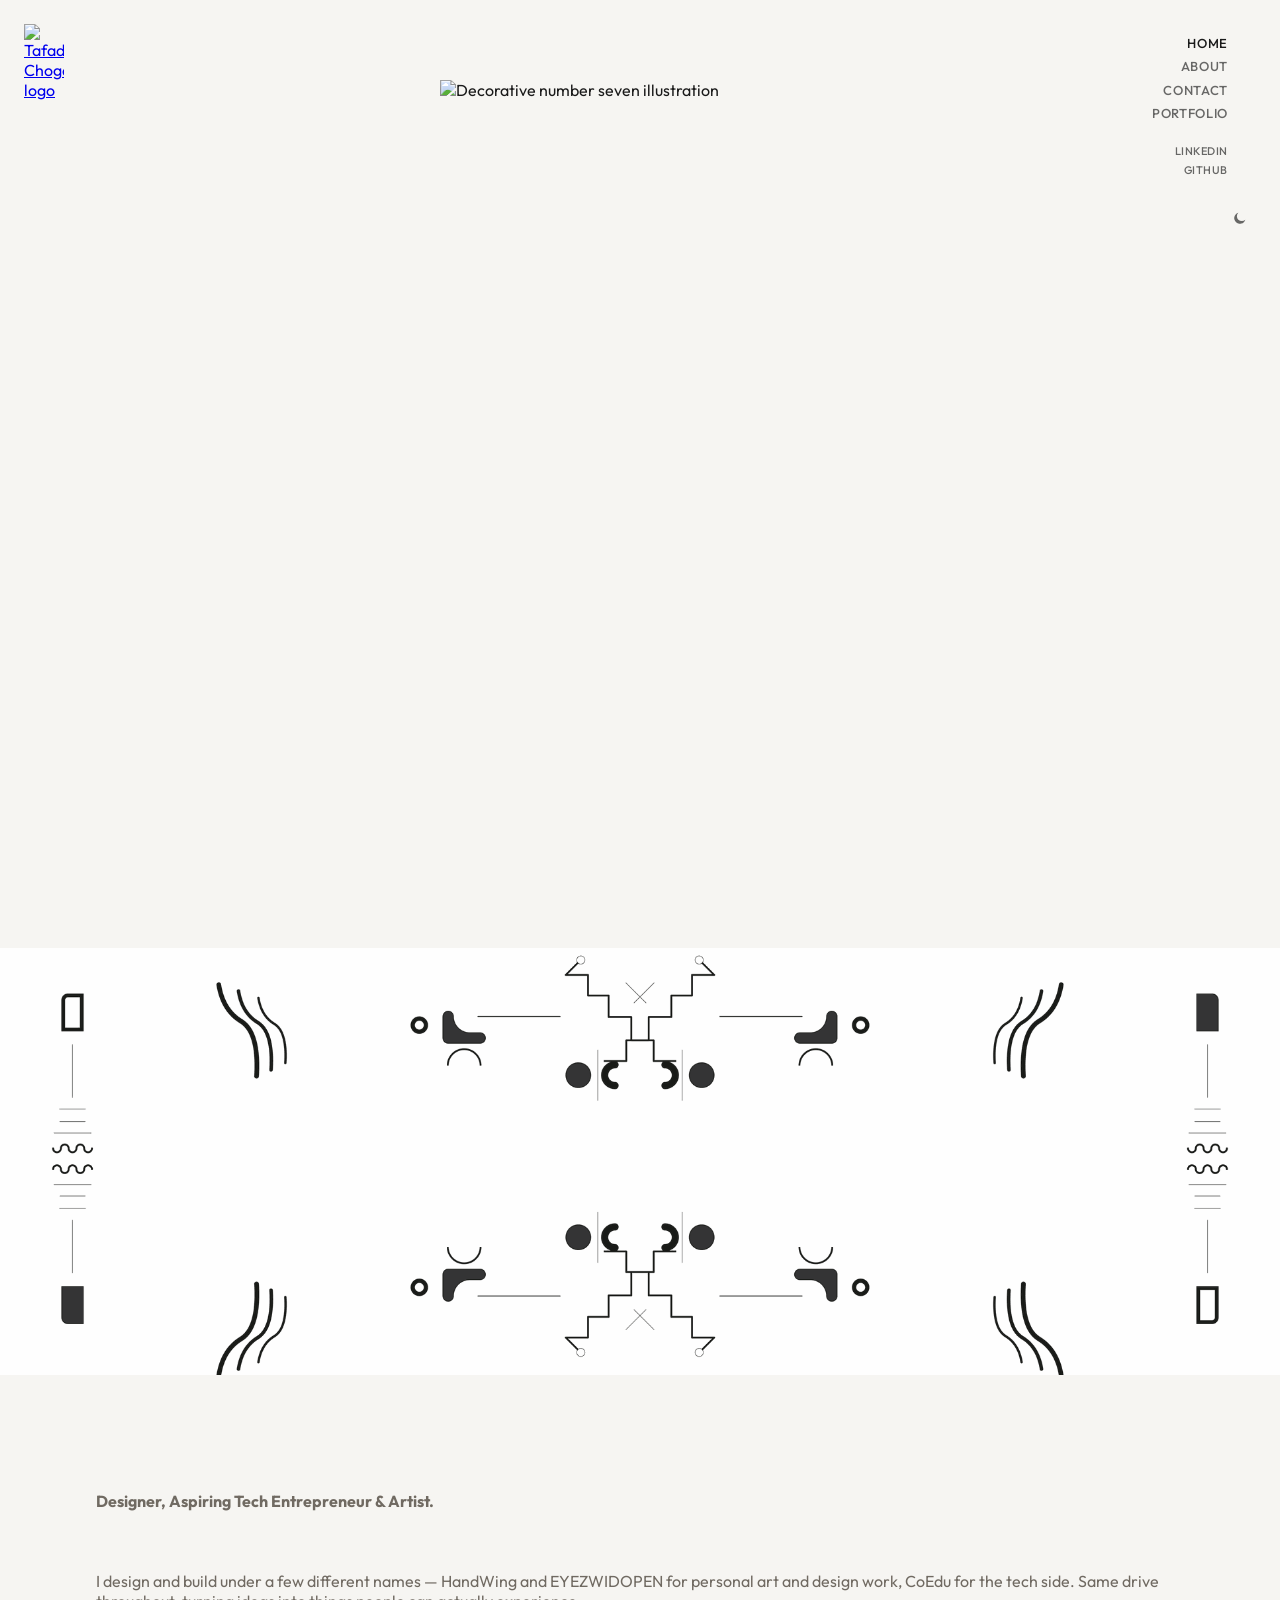
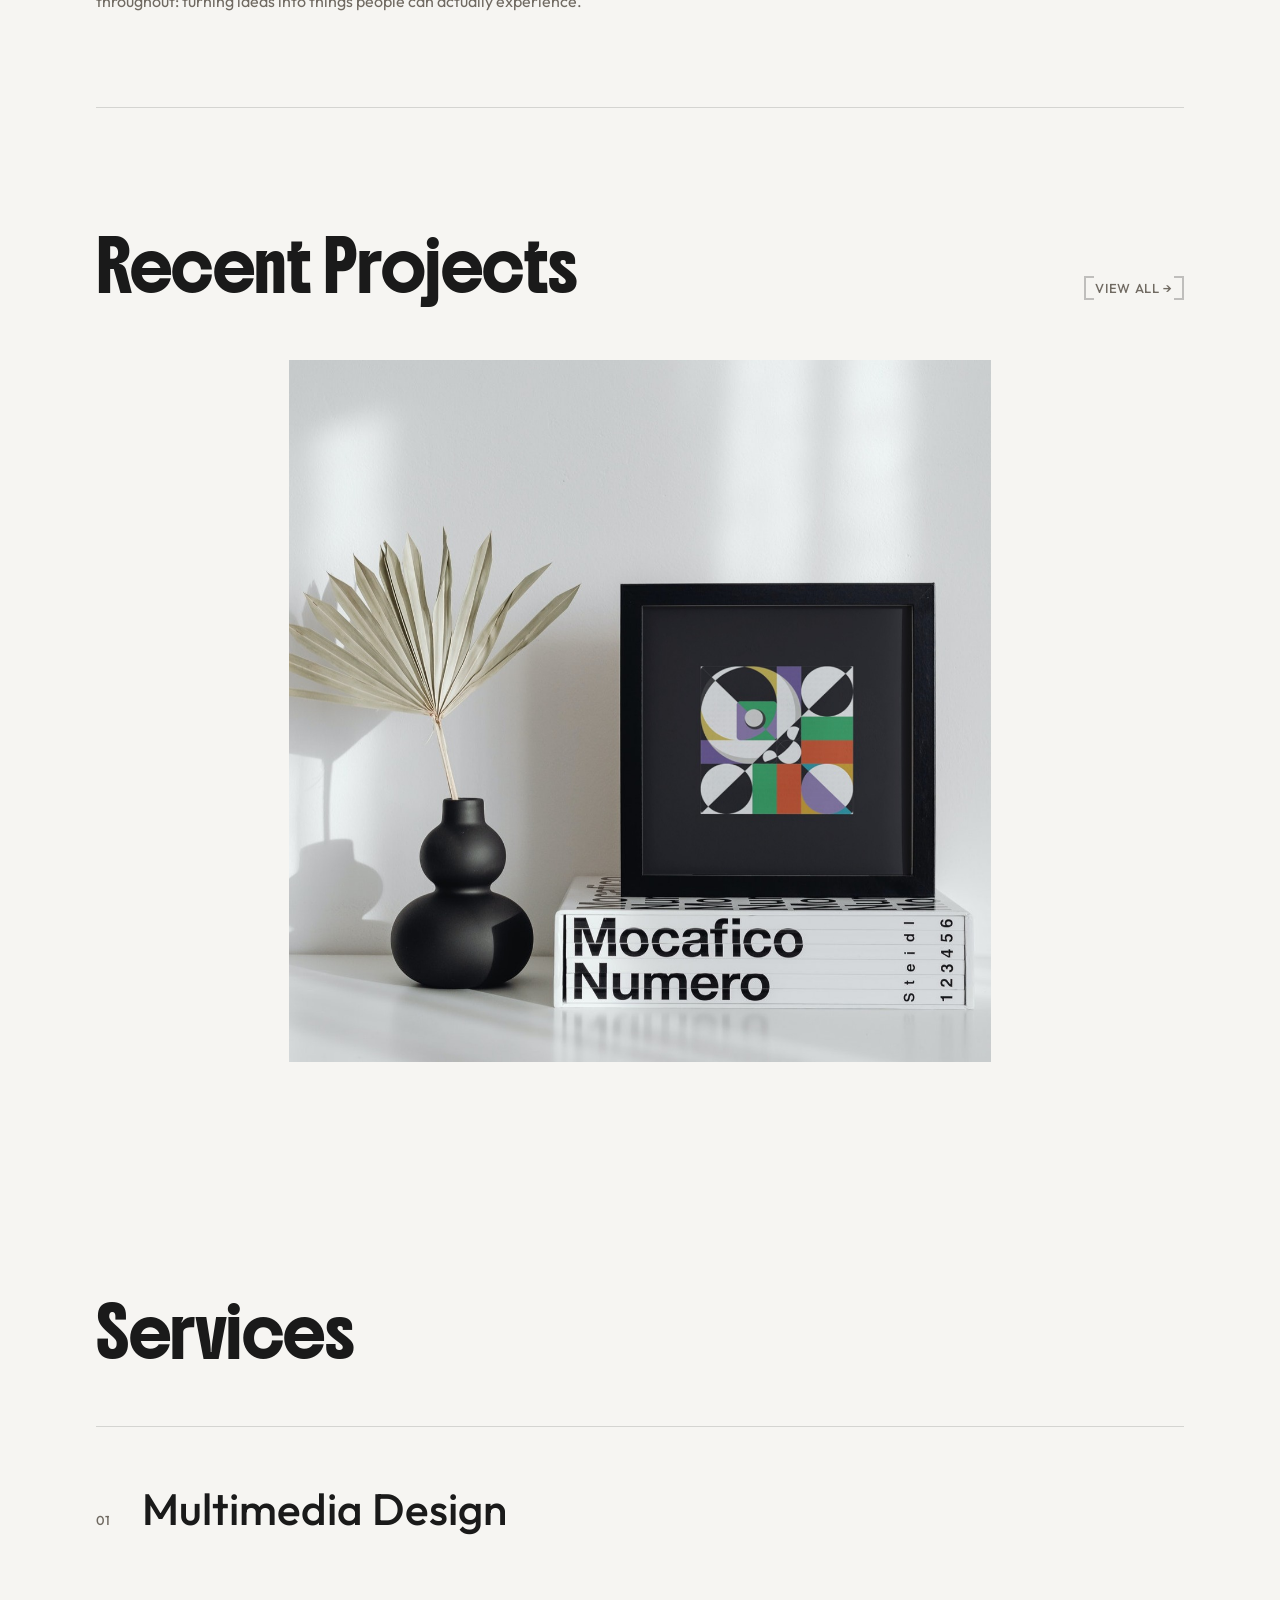
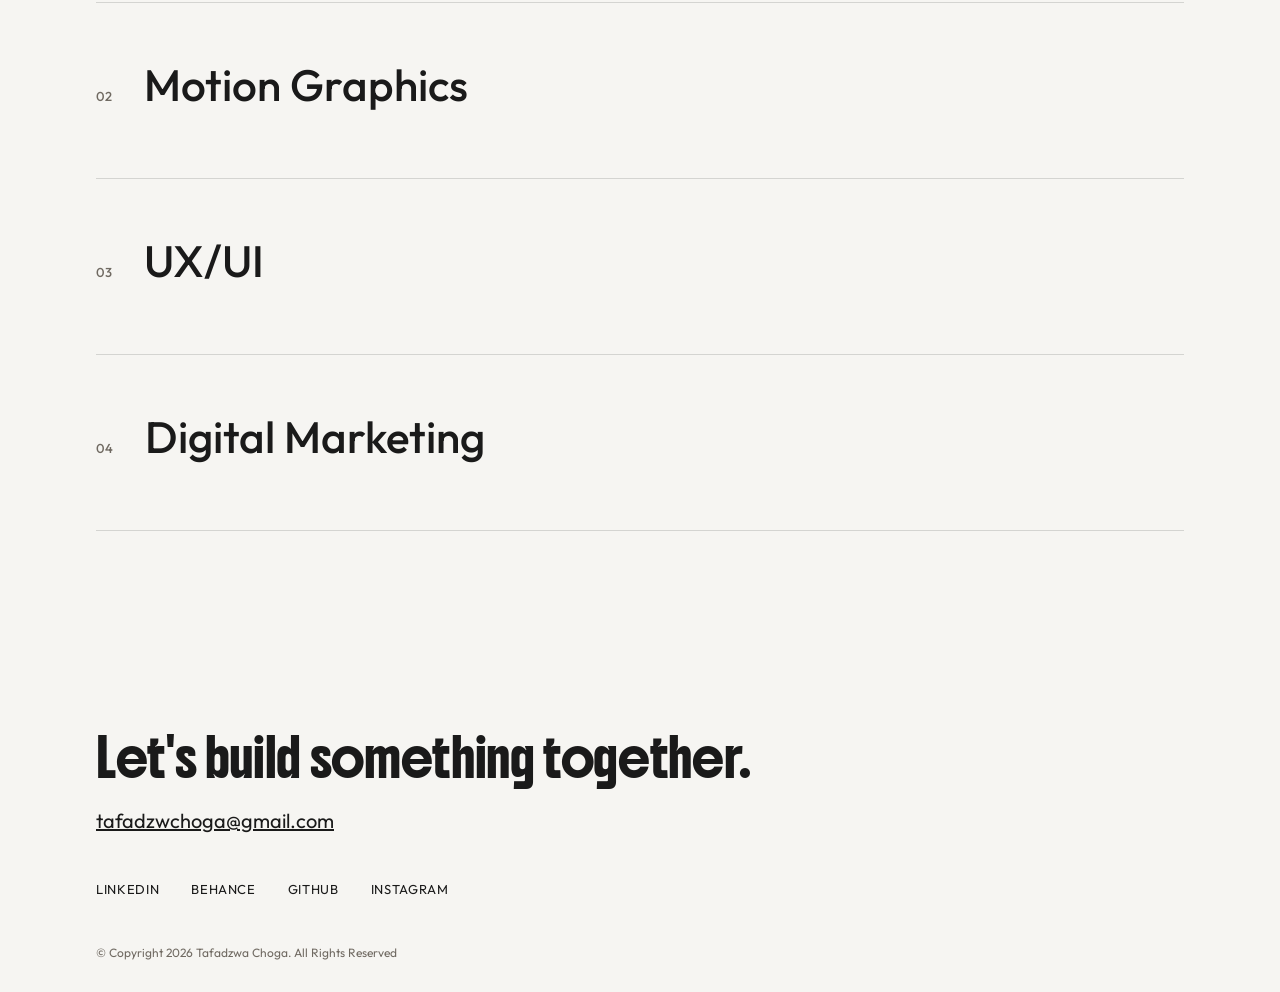
==== commit 9abaed05: "Open external links in new tabs, drop Behance and Instagram from menu External links (socials, proje" ====
--- a/index.html
+++ b/index.html
@@ -23,8 +23,8 @@
     <meta name="twitter:description" content="Portfolio of Tafadzwa Choga, a multimedia designer and artist working across branding, UX/UI, motion graphics, and print design.">
     <meta name="twitter:image" content="https://tafadzwaelphas.github.io/Tafadzwa-Elphas/Images/HW%20Pattern.png">
     <link rel="icon" href="Images/Tafadzwa-Choga-LOGO.png">
-    <link rel="stylesheet" href="Stylez.css?v=45" type="text/css" media="all">
-    <link rel="stylesheet" href="Responsive.css?v=16">
+    <link rel="stylesheet" href="Stylez.css?v=51" type="text/css" media="all">
+    <link rel="stylesheet" href="Responsive.css?v=17">
     <link rel="preconnect" href="https://fonts.googleapis.com">
     <link rel="preconnect" href="https://fonts.gstatic.com" crossorigin>
     <link rel="preconnect" href="https://cdnjs.cloudflare.com" crossorigin>
@@ -37,8 +37,7 @@
     <script src="Lenis.js?v=2" defer></script>
     <script src="Menu.js?v=7" defer></script>
     <script src="Theme.js?v=1" defer></script>
-    <script src="Slider.js?v=2" defer></script>
-    <script src="Radio.js?v=2" defer></script>
+    <script src="Slider.js?v=3" defer></script>
 </head>
       <body>
         <a href="./index.html" class="site-logo">
@@ -56,10 +55,8 @@
               <li><a href="Portfolio.html">Portfolio</a></li>            </ul>
           </nav>
           <ul class="site-nav-socials">
-            <li><a href="https://www.linkedin.com/in/tafadzwa-choga-b62993195/">LinkedIn</a></li>
-            <li><a href="https://www.behance.net/tafadzwachoga">Behance</a></li>
-            <li><a href="https://github.com/tafadzwachoga">GitHub</a></li>
-            <li><a href="https://www.instagram.com/handwing_/">Instagram</a></li>
+            <li><a href="https://www.linkedin.com/in/tafadzwa-choga-b62993195/" target="_blank" rel="noopener">LinkedIn</a></li>
+            <li><a href="https://github.com/tafadzwachoga" target="_blank" rel="noopener">GitHub</a></li>
             <li class="theme-toggle-item">
               <button class="theme-toggle" aria-label="Toggle dark mode">
                 <svg class="icon-sun" width="16" height="16" viewBox="0 0 24 24" fill="none" stroke="currentColor" stroke-width="1.8" stroke-linecap="round" aria-hidden="true">
@@ -82,8 +79,8 @@
           </div>
 
         <h1 class="name-reveal">
-          <span class="name-reveal-line">TAFADZWA</span>
-          <span class="name-reveal-line">CHOGA</span>
+          <span class="name-reveal-line">Tafadzwa</span>
+          <span class="name-reveal-line name-reveal-surname">Choga</span>
         </h1>
 
                       <div class="banner reveal">
@@ -163,29 +160,15 @@
             <a href="mailto:tafadzwchoga@gmail.com">tafadzwchoga@gmail.com</a>
           </div>
           <div class="site-footer-links">
-            <a href="https://www.linkedin.com/in/tafadzwa-choga-b62993195/">LinkedIn</a>
-            <a href="https://www.behance.net/tafadzwachoga">Behance</a>
-            <a href="https://github.com/tafadzwachoga">GitHub</a>
-            <a href="https://www.instagram.com/handwing_/">Instagram</a>
+            <a href="https://www.linkedin.com/in/tafadzwa-choga-b62993195/" target="_blank" rel="noopener">LinkedIn</a>
+            <a href="https://www.behance.net/tafadzwachoga" target="_blank" rel="noopener">Behance</a>
+            <a href="https://github.com/tafadzwachoga" target="_blank" rel="noopener">GitHub</a>
+            <a href="https://www.instagram.com/handwing_/" target="_blank" rel="noopener">Instagram</a>
           </div>
           <div class="site-footer-bottom">
             <p>&copy; Copyright 2026 Tafadzwa Choga. All Rights Reserved</p>
           </div>
         </footer>
 
-    <div class="radio-dock" id="radio-dock-wrap" hidden>
-      <div class="tool-radio" id="radio-dock" role="button" tabindex="0" aria-label="Live ambient radio, Groove Salad from SomaFM">
-        <svg xmlns="http://www.w3.org/2000/svg" width="600" height="600" viewBox="0 0 600 600" aria-hidden="true">
-          <circle class="circle" cx="300" cy="300" r="253.9"/>
-          <polygon class="radio-icon-play" points="245,185 245,415 425,300"/>
-          <g class="radio-icon-pause">
-            <rect x="232" y="185" width="50" height="230" rx="10"/>
-            <rect x="318" y="185" width="50" height="230" rx="10"/>
-          </g>
-        </svg>
-      </div>
-      <span class="radio-dock-label" id="radio-dock-label">Live ambient radio &middot; SomaFM</span>
-    </div>
-
         </body>
 </html>
--- a/Stylez.css
+++ b/Stylez.css
@@ -281,6 +281,8 @@
 .site-menu.scrolled:not(.menu-open) .site-nav-socials li.theme-toggle-item {
   justify-content: center;
   margin-top: 0;
+  padding-left: var(--space-xs);
+  border-left: 2px solid var(--color-ink-15);
 }
 
 .theme-toggle {
@@ -401,6 +403,14 @@
   transform: translateY(40px);
 }
 
+.name-reveal-surname {
+  transition: color var(--transition-fast);
+}
+
+.name-reveal-surname.is-scrolled-past {
+  color: var(--color-accent);
+}
+
 
 .about-home{
   /* display: grid; */
@@ -534,8 +544,7 @@
 
 .local-time-clock,
 .tool-compass,
-.tool-sundial,
-.tool-radio {
+.tool-sundial {
   width: 144px;
   height: 144px;
   flex-shrink: 0;
@@ -543,8 +552,7 @@
 
 .local-time-clock svg,
 .tool-compass svg,
-.tool-sundial svg,
-.tool-radio svg {
+.tool-sundial svg {
   width: 100%;
   height: 100%;
   display: block;
@@ -610,6 +618,32 @@
   fill: var(--color-ink);
 }
 
+/* --color-ink flips light in dark
+   mode, which washes out against the accent circle. Pin these to the dark
+   background color instead so the hover state stays dark-on-mint. */
+:root[data-theme="dark"] .local-time-clock:hover .circle,
+:root[data-theme="dark"] .tool-compass:hover .circle {
+  stroke: var(--color-page);
+}
+
+:root[data-theme="dark"] .local-time-clock:hover .mid-circle,
+:root[data-theme="dark"] .tool-compass:hover .mid-circle {
+  fill: var(--color-page);
+}
+
+:root[data-theme="dark"] .local-time-clock:hover .hour-marks,
+:root[data-theme="dark"] .local-time-clock:hover .hour-arm,
+:root[data-theme="dark"] .local-time-clock:hover .minute-arm,
+:root[data-theme="dark"] .local-time-clock:hover .second-arm,
+:root[data-theme="dark"] .tool-compass:hover .hour-marks {
+  stroke: var(--color-page);
+}
+
+:root[data-theme="dark"] .tool-compass:hover .compass-needle-north,
+:root[data-theme="dark"] .tool-compass:hover .compass-needle-south {
+  fill: var(--color-page);
+}
+
 .sundial-arc {
   fill: none;
   stroke: var(--color-ink-25);
@@ -635,109 +669,84 @@
   opacity: 0;
 }
 
-.tool-radio {
-  cursor: pointer;
+.tool-moondial {
+  width: 144px;
+  height: 144px;
+  flex-shrink: 0;
+}
+
+.tool-moondial svg {
+  width: 100%;
+  height: 100%;
+  display: block;
+}
+
+.moondial-moon {
+  fill: var(--color-ink-25);
+  transition: opacity var(--transition-fast), cy var(--transition-slow), cx var(--transition-slow);
+}
+
+.tool-moondial.is-below-horizon .moondial-moon {
+  opacity: 0;
+}
+
+.tool-weather {
+  width: 144px;
+  height: 144px;
+  flex-shrink: 0;
   position: relative;
 }
 
-.tool-radio::after {
-  content: "";
-  position: absolute;
-  inset: 0;
-  border-radius: var(--radius-circle);
-  border: 2px solid var(--color-accent);
-  opacity: 0;
-  pointer-events: none;
-}
-
-.tool-radio.is-playing::after {
-  animation: radio-on-air 1.8s ease-out infinite;
-}
-
-@keyframes radio-on-air {
-  0% {
-    transform: scale(1);
-    opacity: 0.7;
-  }
-  100% {
-    transform: scale(1.35);
-    opacity: 0;
-  }
-}
-
-.radio-icon-play,
-.radio-icon-pause rect {
+.tool-weather svg {
+  width: 100%;
+  height: 100%;
+  display: block;
+}
+
+.tool-weather .weather-icon-clear,
+.tool-weather .weather-icon-partly-cloudy,
+.tool-weather .weather-icon-cloudy,
+.tool-weather .weather-icon-fog,
+.tool-weather .weather-icon-rain,
+.tool-weather .weather-icon-snow,
+.tool-weather .weather-icon-storm,
+.tool-weather .weather-icon-rain-drops,
+.tool-weather .weather-icon-snow-dots,
+.tool-weather .weather-icon-fog-lines,
+.tool-weather .weather-icon-bolt {
+  display: none;
+}
+
+.tool-weather.is-clear .weather-icon-clear,
+.tool-weather.is-partly-cloudy .weather-icon-partly-cloudy,
+.tool-weather.is-cloudy .weather-icon-cloudy,
+.tool-weather.is-fog .weather-icon-fog,
+.tool-weather.is-rain .weather-icon-rain,
+.tool-weather.is-snow .weather-icon-snow,
+.tool-weather.is-storm .weather-icon-storm,
+.tool-weather.is-rain .weather-icon-rain-drops,
+.tool-weather.is-snow .weather-icon-snow-dots,
+.tool-weather.is-fog .weather-icon-fog-lines,
+.tool-weather.is-storm .weather-icon-bolt {
+  display: block;
+}
+
+.tool-weather .weather-icon-fill,
+.tool-weather .weather-icon-cloud-shape,
+.tool-weather .weather-icon-bolt {
   fill: var(--color-page);
-  transition: fill var(--transition-fast);
-}
-
-.radio-icon-pause {
-  display: none;
-}
-
-.tool-radio.is-playing .radio-icon-play {
-  display: none;
-}
-
-.tool-radio.is-playing .radio-icon-pause {
-  display: block;
-}
-
-.tool-radio:hover .circle,
-.tool-radio.is-playing .circle {
-  fill: var(--color-accent);
-  stroke: var(--color-ink);
-  stroke-width: 8.33;
-}
-
-.tool-radio:hover .radio-icon-play,
-.tool-radio:hover .radio-icon-pause rect,
-.tool-radio.is-playing .radio-icon-play,
-.tool-radio.is-playing .radio-icon-pause rect {
-  fill: var(--color-ink);
-}
-
-/* Docked mini radio player -- hidden until the visitor presses play on the
-   Contact page widget above. Once playing, it follows them to every other
-   page (see Radio.js) so navigating away doesn't silently kill the stream;
-   pressing it again pauses and hides it. Reuses .tool-radio's icon/pulse
-   styling at a smaller size rather than duplicating it. */
-.radio-dock {
-  position: fixed;
-  left: var(--space-sm);
-  bottom: var(--space-sm);
-  z-index: 999;
-  display: flex;
-  align-items: center;
-  gap: var(--space-2xs);
-  padding: var(--space-2xs) var(--space-sm) var(--space-2xs) var(--space-2xs);
-  border-radius: var(--radius-pill);
-  background-color: var(--glass-bg);
-  backdrop-filter: var(--glass-blur);
-  -webkit-backdrop-filter: var(--glass-blur);
-  box-shadow: var(--shadow-glass);
-  opacity: 0;
-  transform: translateY(12px);
-  transition: opacity var(--transition-fade), transform var(--transition-fade);
-  pointer-events: none;
-}
-
-.radio-dock.is-visible {
-  opacity: 1;
-  transform: translateY(0);
-  pointer-events: auto;
-}
-
-.radio-dock .tool-radio {
-  width: 48px;
-  height: 48px;
-}
-
-.radio-dock-label {
-  font-size: var(--text-label-sm);
-  font-weight: 500;
-  color: var(--color-ink);
-  white-space: nowrap;
+}
+
+.tool-weather .weather-icon-rays,
+.tool-weather .weather-icon-rain-drops,
+.tool-weather .weather-icon-fog-lines {
+  stroke: var(--color-page);
+  stroke-width: 14;
+  stroke-linecap: round;
+}
+
+.tool-weather .weather-icon-snow-dots {
+  fill: var(--color-page);
 }
 
 .tool-localtime-readout {
@@ -927,6 +936,10 @@
   height: 100%;
   object-fit: contain;
   display: block;
+}
+
+.hover-preview-video {
+  cursor: pointer;
 }
 
 .project-slider-counter {
@@ -1103,9 +1116,17 @@
   padding: 0 var(--space-page) var(--space-md);
 }
 
-.handwing-project-grid{
+.handwing-project-grid,
+.gadaha-project-grid,
+.coedu-project-grid{
   padding-bottom: var(--space-lg);
   padding-top: var(--space-sm);
+}
+
+.project-slider-group-label {
+  display: block;
+  padding: 0 var(--space-page);
+  margin-bottom: var(--space-sm);
 }
 
 .case-study-workflow {
--- a/Responsive.css
+++ b/Responsive.css
@@ -129,14 +129,6 @@
         font-size: 15px;
       }
 
-      .radio-dock-label {
-        display: none;
-      }
-
-      .radio-dock {
-        padding: var(--space-2xs);
-      }
-
 }
 
 /* // `md` applies to small devices (landscape phones, less than 768px) */
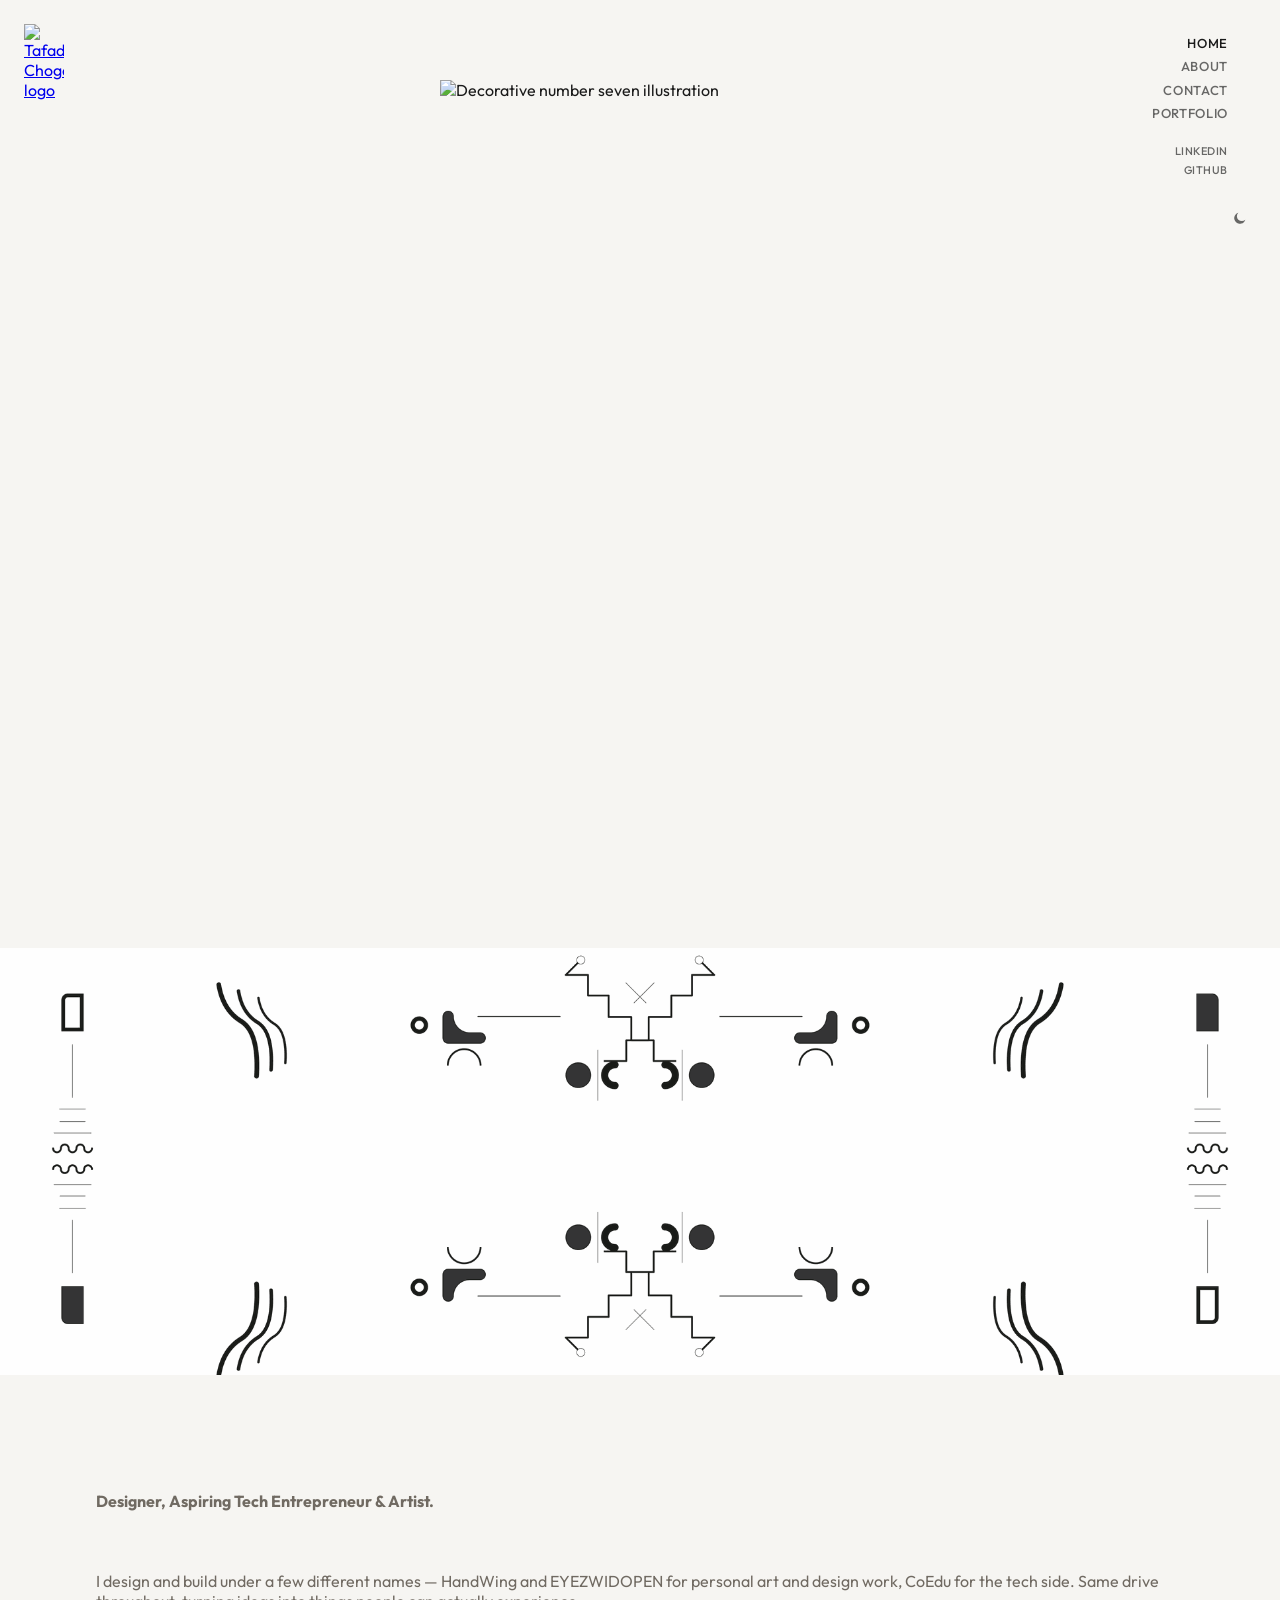
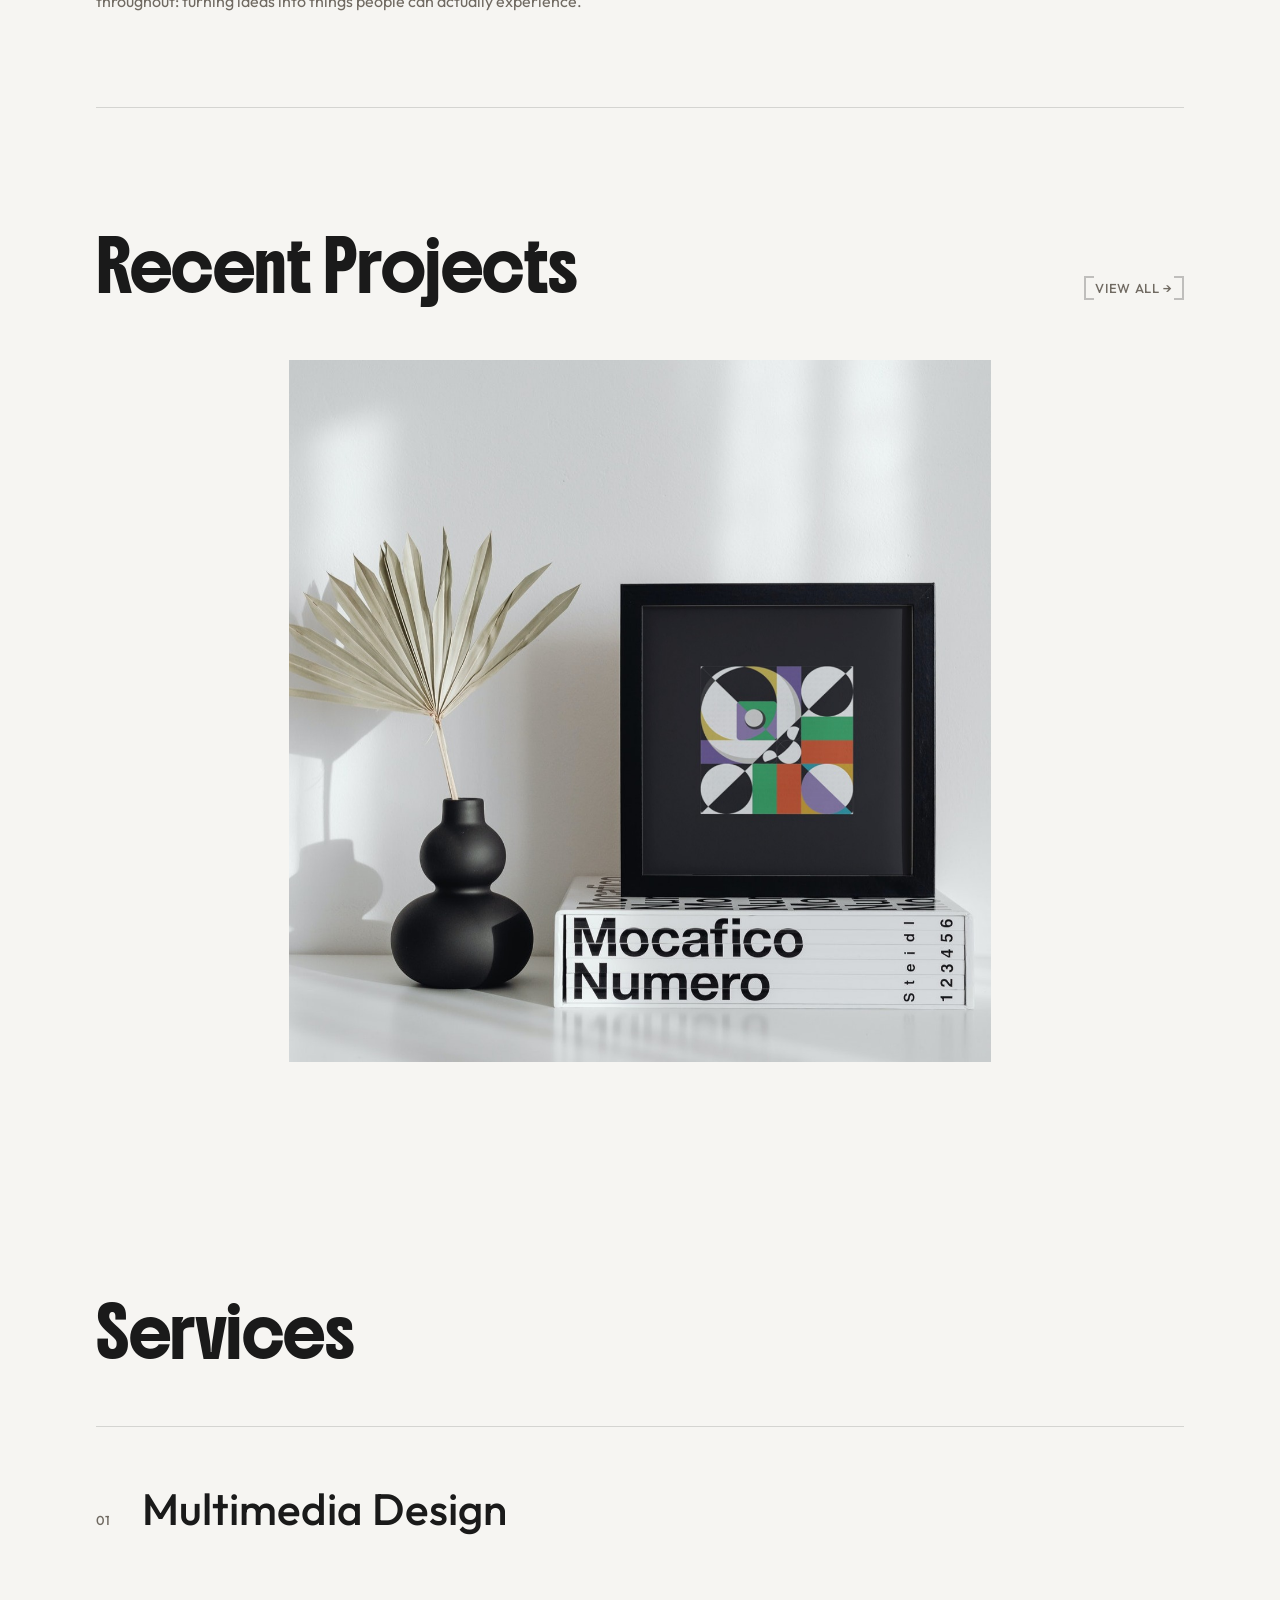
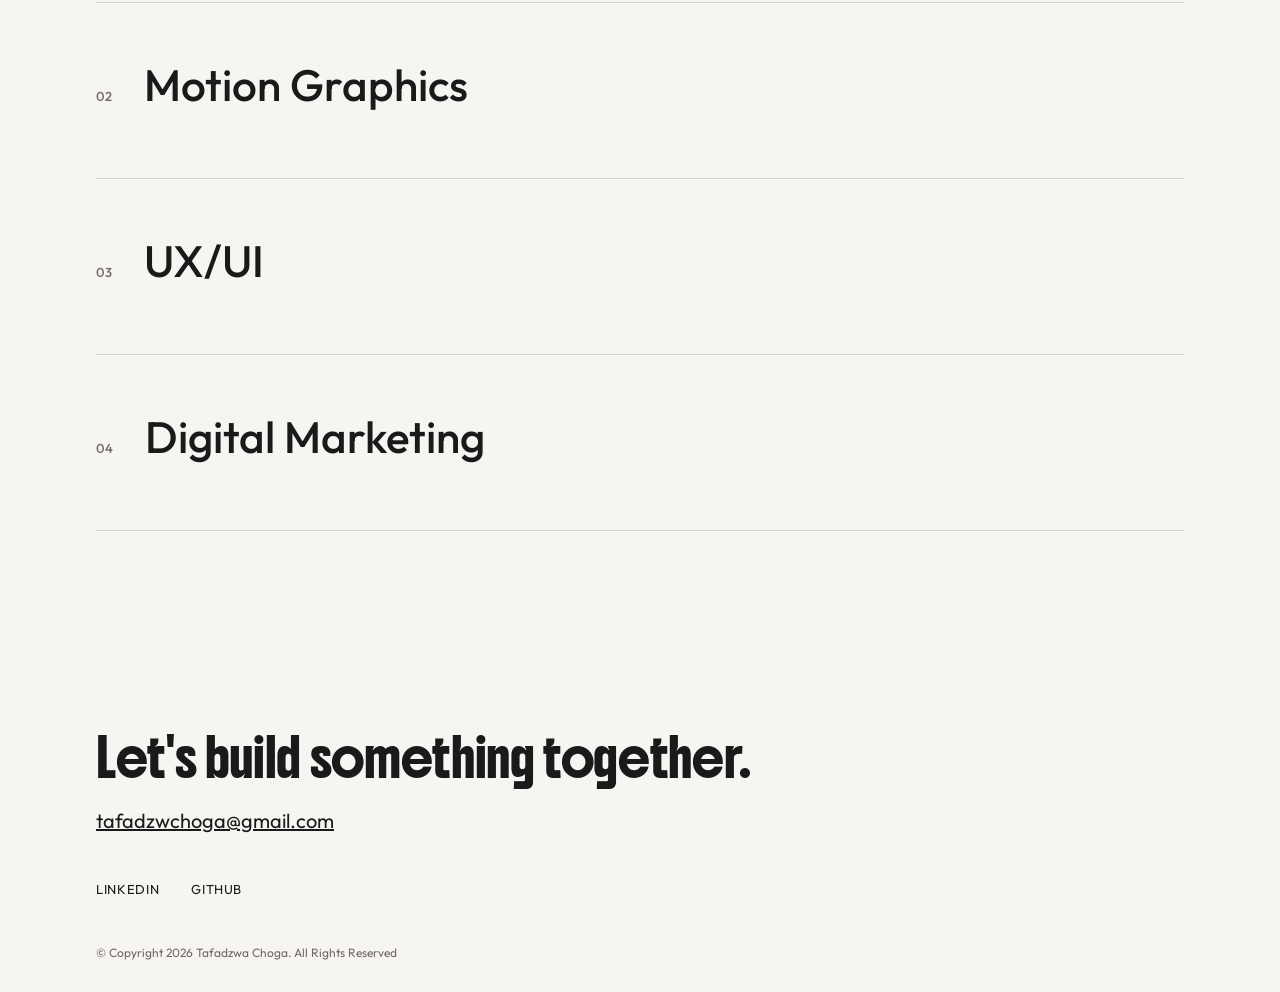
==== commit 294734f1: "Drop Behance and Instagram from the footer Footer now lists only LinkedIn and GitHub, matching the t" ====
--- a/index.html
+++ b/index.html
@@ -161,9 +161,7 @@
           </div>
           <div class="site-footer-links">
             <a href="https://www.linkedin.com/in/tafadzwa-choga-b62993195/" target="_blank" rel="noopener">LinkedIn</a>
-            <a href="https://www.behance.net/tafadzwachoga" target="_blank" rel="noopener">Behance</a>
             <a href="https://github.com/tafadzwachoga" target="_blank" rel="noopener">GitHub</a>
-            <a href="https://www.instagram.com/handwing_/" target="_blank" rel="noopener">Instagram</a>
           </div>
           <div class="site-footer-bottom">
             <p>&copy; Copyright 2026 Tafadzwa Choga. All Rights Reserved</p>
